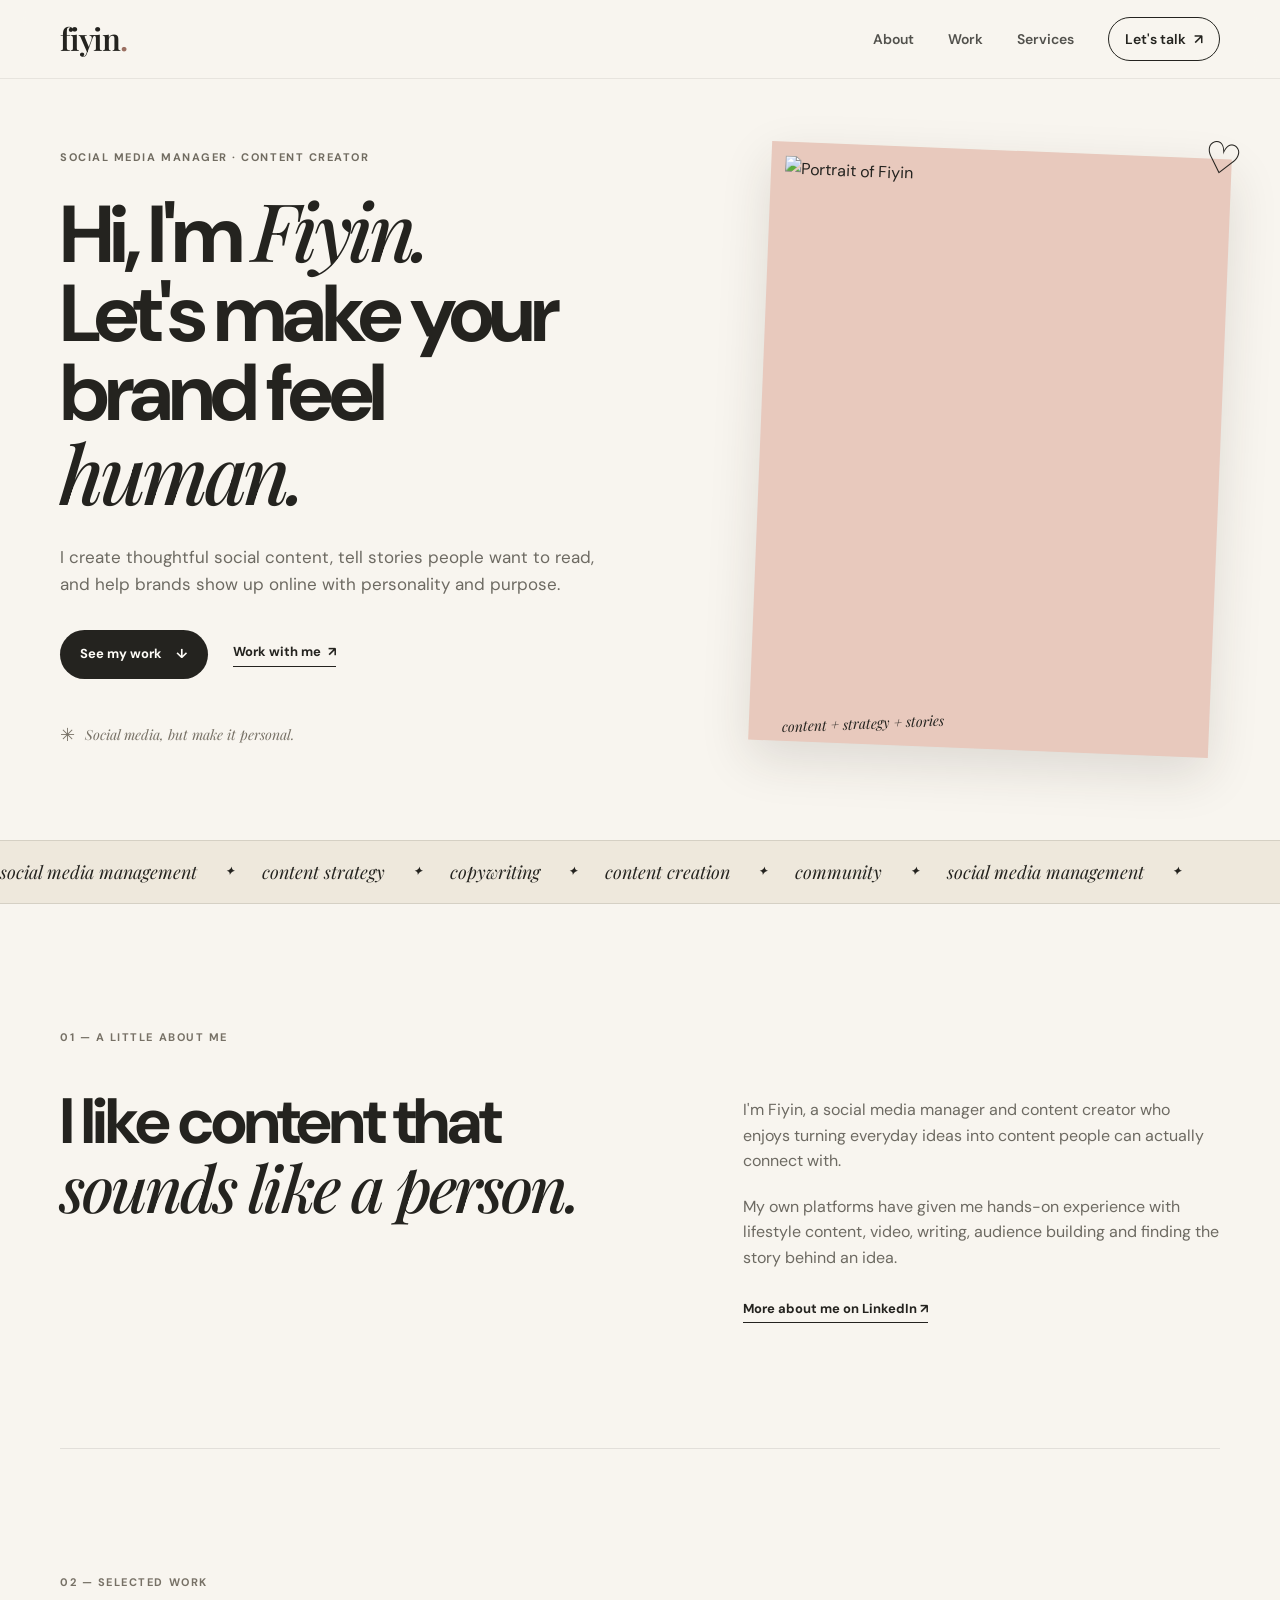
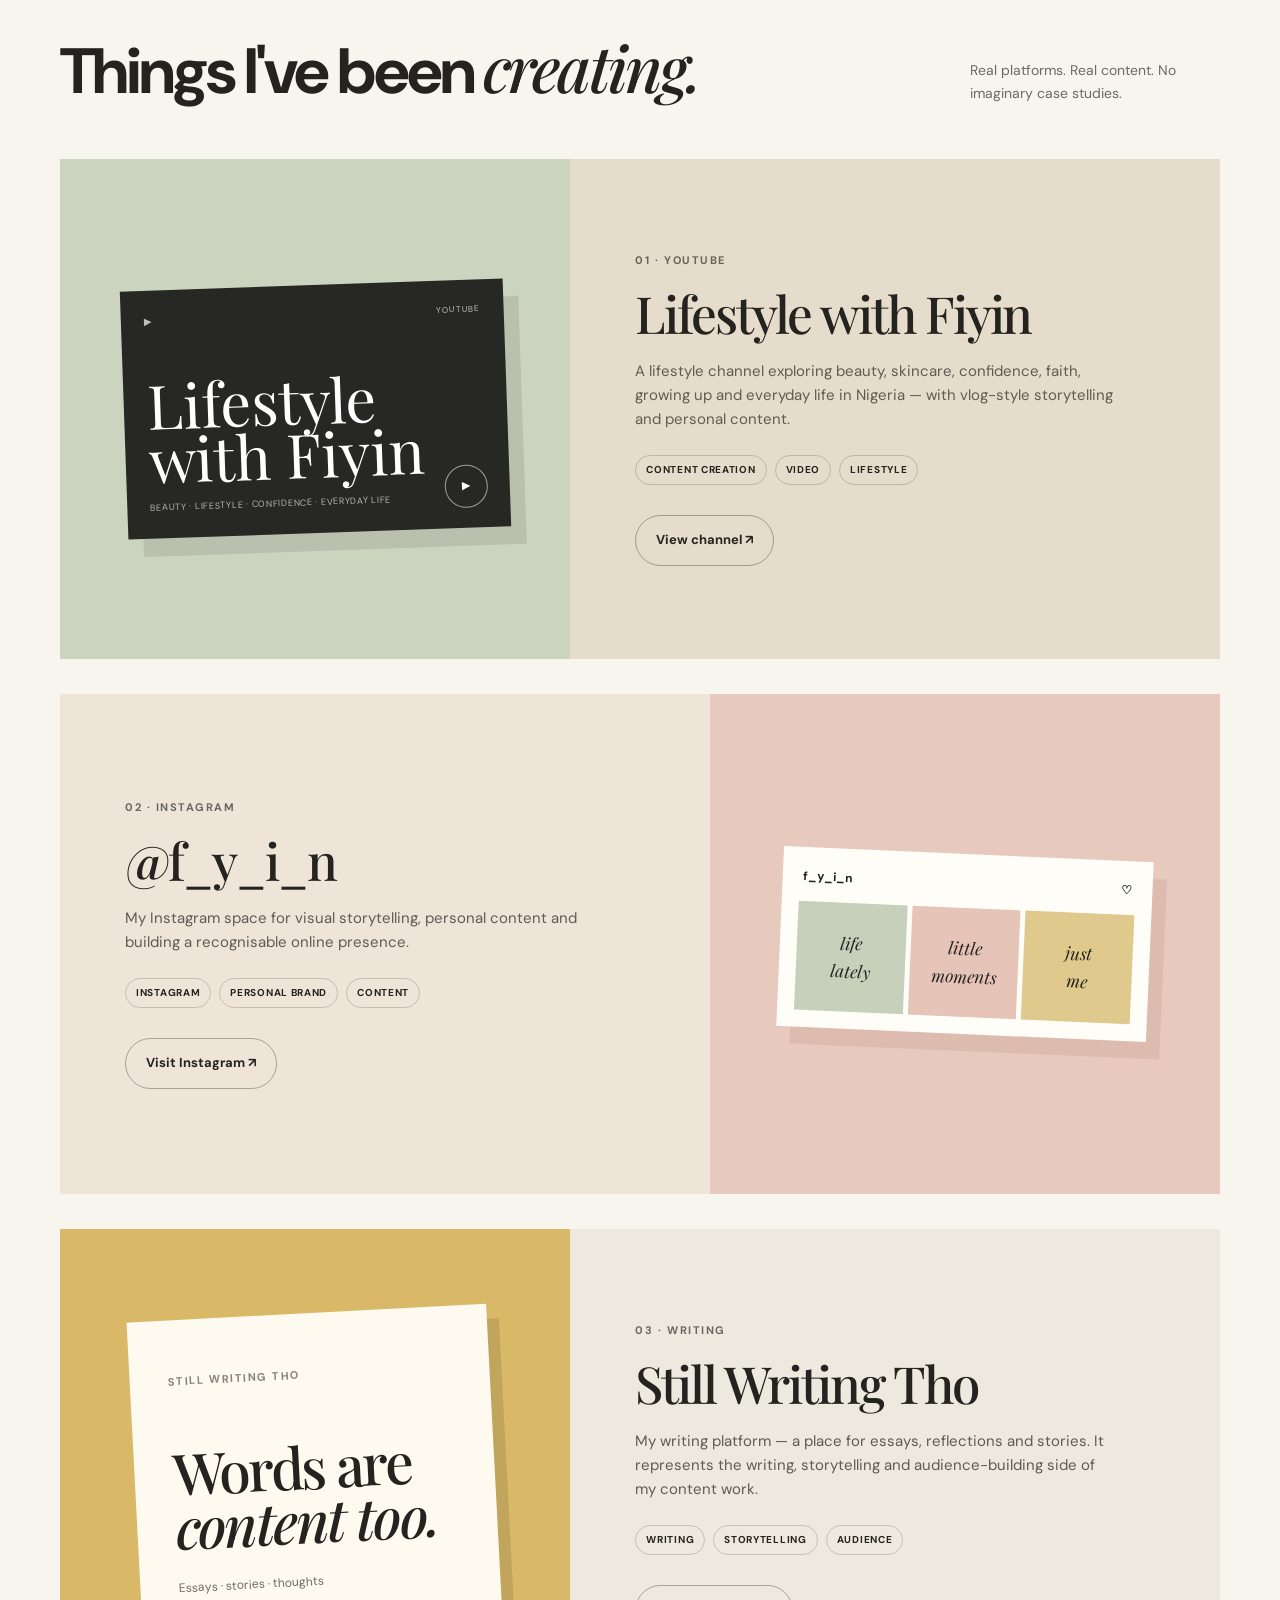
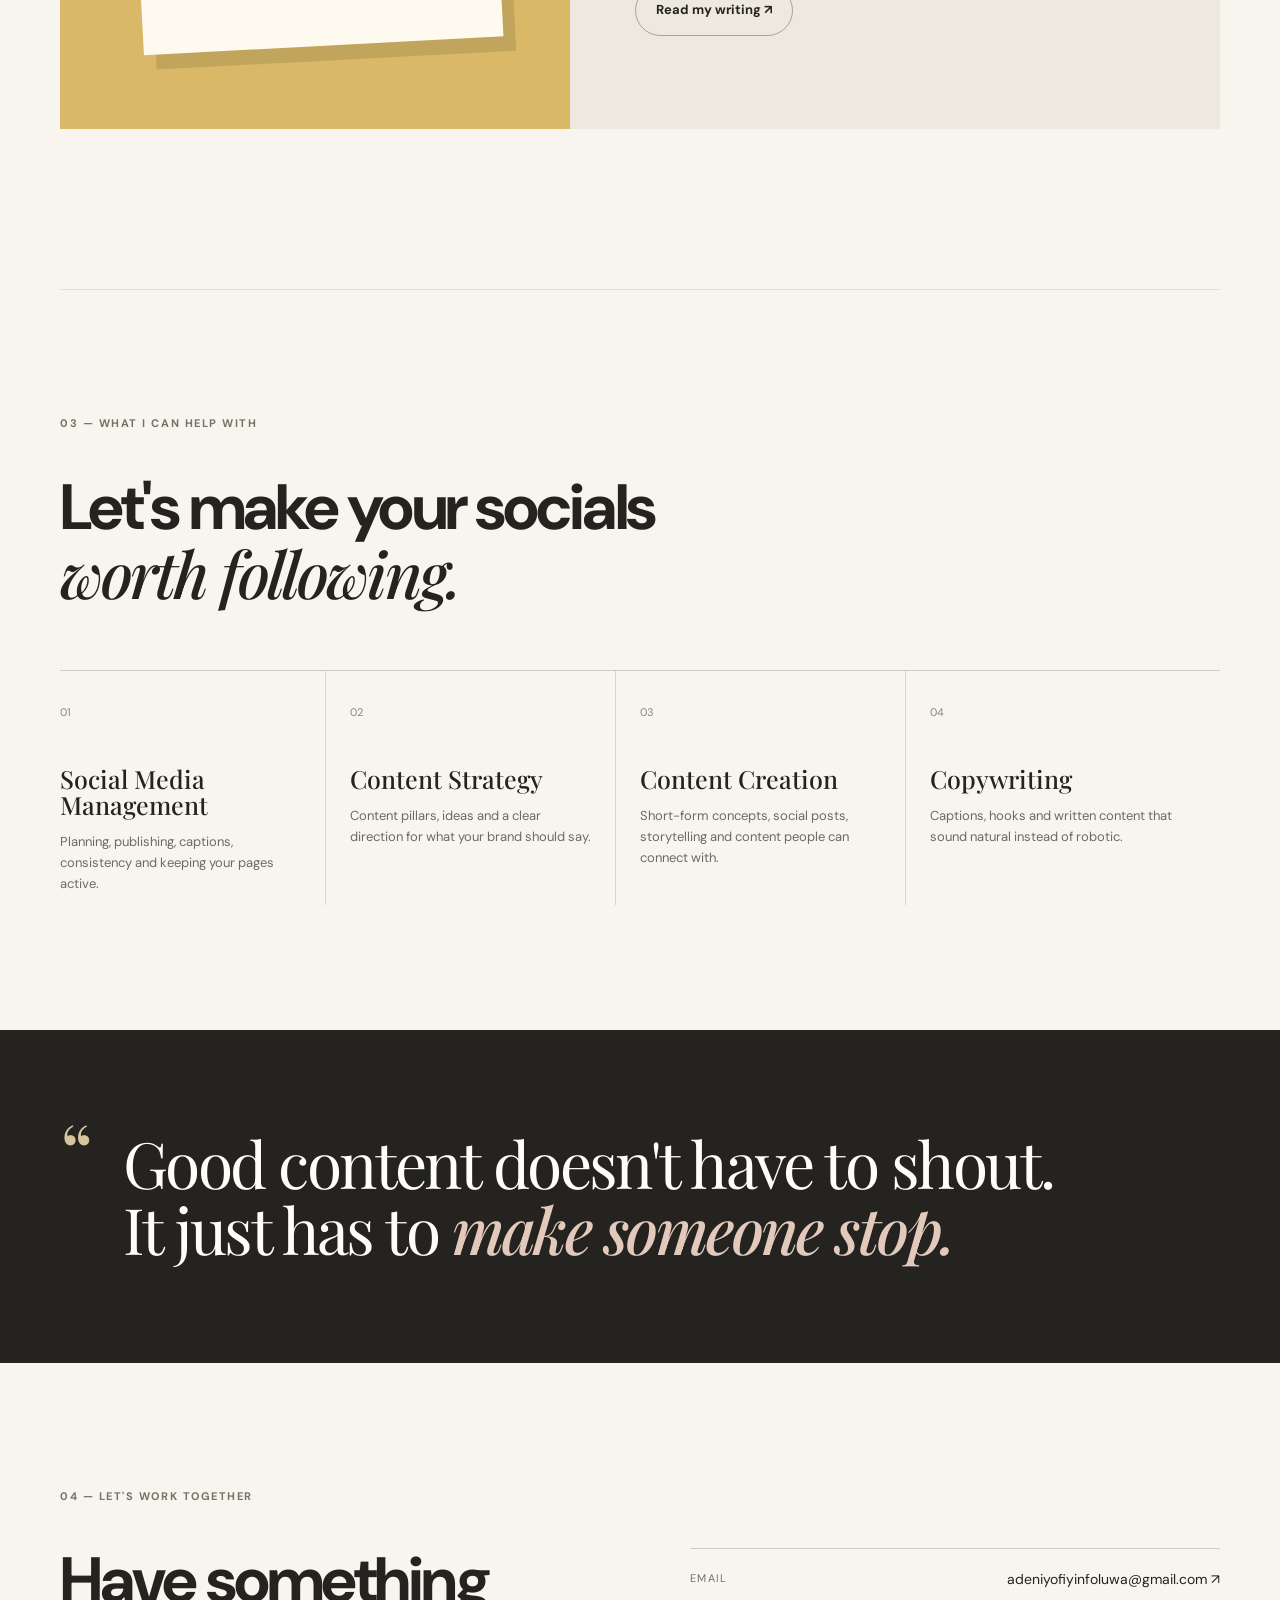
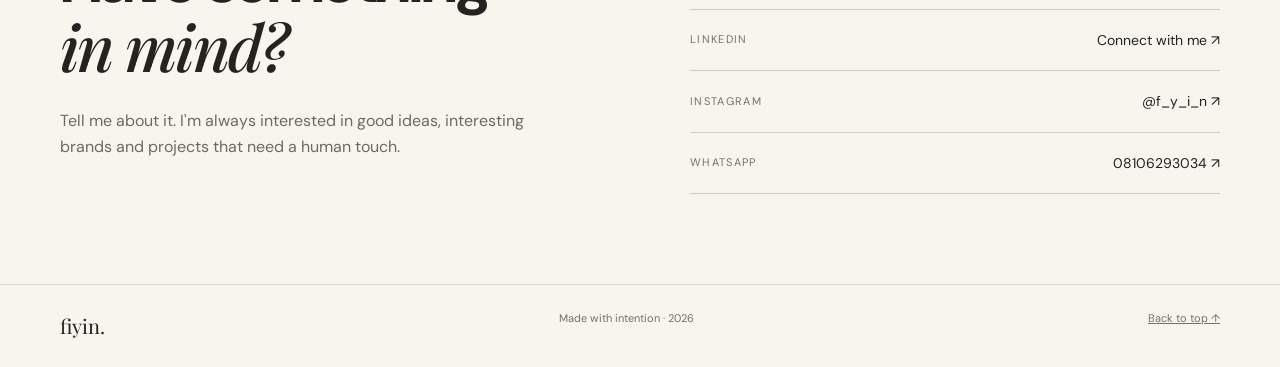
==== index.html @ 08192771 "Add files via upload" ====
<!DOCTYPE html>
<html lang="en">
<head>
  <meta charset="UTF-8">
  <meta name="viewport" content="width=device-width, initial-scale=1.0">
  <meta name="description" content="Portfolio of Fiyin — Social Media Manager, Content Creator and Storyteller.">
  <title>Fiyin — Social Media Manager</title>
  <link rel="preconnect" href="https://fonts.googleapis.com">
  <link rel="preconnect" href="https://fonts.gstatic.com" crossorigin>
  <link href="https://fonts.googleapis.com/css2?family=DM+Sans:wght@400;500;600;700&family=Playfair+Display:ital,wght@0,500;0,600;1,500;1,600&display=swap" rel="stylesheet">
  <link rel="stylesheet" href="style.css">
</head>
<body>
  <header class="nav-wrap">
    <nav class="nav container">
      <a class="brand" href="#home">fiyin<span>.</span></a>
      <button class="menu-toggle" aria-label="Open menu">☰</button>
      <div class="nav-links">
        <a href="#about">About</a>
        <a href="#work">Work</a>
        <a href="#services">Services</a>
        <a href="#contact" class="nav-cta">Let's talk <span>↗</span></a>
      </div>
    </nav>
  </header>

  <main>
    <section id="home" class="hero container">
      <div class="hero-copy">
        <p class="eyebrow">SOCIAL MEDIA MANAGER · CONTENT CREATOR</p>
        <h1>Hi, I'm <em>Fiyin.</em><br>Let's make your<br>brand feel <span>human.</span></h1>
        <p class="hero-text">
          I create thoughtful social content, tell stories people want to read,
          and help brands show up online with personality and purpose.
        </p>
        <div class="hero-actions">
          <a class="button button-dark" href="#work">See my work <span>↓</span></a>
          <a class="text-link" href="#contact">Work with me <span>↗</span></a>
        </div>
        <div class="mini-note">
          <span class="scribble">✳</span>
          Social media, but make it personal.
        </div>
      </div>

      <div class="hero-photo">
        <div class="photo-frame">
          <img src="images/fiyin.jpg" alt="Portrait of Fiyin">
        </div>
        <div class="photo-tag">content + strategy + stories</div>
        <div class="doodle">♡</div>
      </div>
    </section>

    <section class="marquee" aria-label="What I do">
      <div class="marquee-track">
        <span>social media management</span><b>✦</b>
        <span>content strategy</span><b>✦</b>
        <span>copywriting</span><b>✦</b>
        <span>content creation</span><b>✦</b>
        <span>community</span><b>✦</b>
        <span>social media management</span><b>✦</b>
      </div>
    </section>

    <section id="about" class="section container about">
      <div class="section-label">01 — A little about me</div>
      <div class="about-grid">
        <div>
          <h2>I like content that <em>sounds like a person.</em></h2>
        </div>
        <div class="about-copy">
          <p>
            I'm Fiyin, a social media manager and content creator who enjoys
            turning everyday ideas into content people can actually connect with.
          </p>
          <p>
            My own platforms have given me hands-on experience with lifestyle
            content, video, writing, audience building and finding the story
            behind an idea.
          </p>
          <a class="text-link" href="https://www.linkedin.com/in/adeniyo-adegun-5a40aa3a3/" target="_blank" rel="noopener">More about me on LinkedIn ↗</a>
        </div>
      </div>
    </section>

    <section id="work" class="section container work">
      <div class="section-label">02 — Selected work</div>
      <div class="work-heading">
        <h2>Things I've been <em>creating.</em></h2>
        <p>Real platforms. Real content. No imaginary case studies.</p>
      </div>

      <article class="project project-youtube">
        <div class="project-image youtube-card">
          <div class="video-window">
            <div class="video-top"><span>▶</span><small>YOUTUBE</small></div>
            <div class="video-title">Lifestyle<br>with Fiyin</div>
            <div class="video-caption">beauty · lifestyle · confidence · everyday life</div>
            <div class="play">▶</div>
          </div>
        </div>
        <div class="project-info">
          <p class="project-kicker">01 · YOUTUBE</p>
          <h3>Lifestyle with Fiyin</h3>
          <p>
            A lifestyle channel exploring beauty, skincare, confidence, faith,
            growing up and everyday life in Nigeria — with vlog-style storytelling
            and personal content.
          </p>
          <div class="chips">
            <span>Content creation</span><span>Video</span><span>Lifestyle</span>
          </div>
          <a class="button button-light" href="https://www.youtube.com/@Fiyinfiles" target="_blank" rel="noopener">View channel ↗</a>
        </div>
      </article>

      <article class="project project-instagram">
        <div class="project-info">
          <p class="project-kicker">02 · INSTAGRAM</p>
          <h3>@f_y_i_n</h3>
          <p>
            My Instagram space for visual storytelling, personal content and
            building a recognisable online presence.
          </p>
          <div class="chips">
            <span>Instagram</span><span>Personal brand</span><span>Content</span>
          </div>
          <a class="button button-light" href="https://www.instagram.com/f_y_i_n/" target="_blank" rel="noopener">Visit Instagram ↗</a>
        </div>
        <div class="project-image instagram-card">
          <div class="ig-window">
            <div class="ig-top"><span>f_y_i_n</span><span>♡</span></div>
            <div class="ig-grid">
              <div class="ig-tile tile-one">life<br>lately</div>
              <div class="ig-tile tile-two">little<br>moments</div>
              <div class="ig-tile tile-three">just<br>me</div>
            </div>
          </div>
        </div>
      </article>

      <article class="project project-writing">
        <div class="project-image writing-card">
          <div class="paper">
            <span class="paper-small">STILL WRITING THO</span>
            <h4>Words are<br><em>content too.</em></h4>
            <p>Essays · stories · thoughts</p>
          </div>
        </div>
        <div class="project-info">
          <p class="project-kicker">03 · WRITING</p>
          <h3>Still Writing Tho</h3>
          <p>
            My writing platform — a place for essays, reflections and stories.
            It represents the writing, storytelling and audience-building side
            of my content work.
          </p>
          <div class="chips">
            <span>Writing</span><span>Storytelling</span><span>Audience</span>
          </div>
          <a class="button button-light" href="https://stillwritingtho.substack.com" target="_blank" rel="noopener">Read my writing ↗</a>
        </div>
      </article>
    </section>

    <section id="services" class="section container services">
      <div class="section-label">03 — What I can help with</div>
      <h2>Let's make your socials<br><em>worth following.</em></h2>
      <div class="service-grid">
        <div class="service">
          <span>01</span>
          <h3>Social Media Management</h3>
          <p>Planning, publishing, captions, consistency and keeping your pages active.</p>
        </div>
        <div class="service">
          <span>02</span>
          <h3>Content Strategy</h3>
          <p>Content pillars, ideas and a clear direction for what your brand should say.</p>
        </div>
        <div class="service">
          <span>03</span>
          <h3>Content Creation</h3>
          <p>Short-form concepts, social posts, storytelling and content people can connect with.</p>
        </div>
        <div class="service">
          <span>04</span>
          <h3>Copywriting</h3>
          <p>Captions, hooks and written content that sound natural instead of robotic.</p>
        </div>
      </div>
    </section>

    <section class="quote">
      <div class="container quote-inner">
        <span>“</span>
        <blockquote>Good content doesn't have to shout.<br>It just has to <em>make someone stop.</em></blockquote>
      </div>
    </section>

    <section id="contact" class="section container contact">
      <div class="section-label">04 — Let's work together</div>
      <div class="contact-grid">
        <div>
          <h2>Have something<br><em>in mind?</em></h2>
          <p>Tell me about it. I'm always interested in good ideas, interesting brands and projects that need a human touch.</p>
        </div>
        <div class="contact-links">
          <a href="mailto:adeniyofiyinfoluwa@gmail.com">
            <span>Email</span>
            adeniyofiyinfoluwa@gmail.com ↗
          </a>
          <a href="https://www.linkedin.com/in/adeniyo-adegun-5a40aa3a3/" target="_blank" rel="noopener">
            <span>LinkedIn</span>
            Connect with me ↗
          </a>
          <a href="https://www.instagram.com/f_y_i_n/" target="_blank" rel="noopener">
            <span>Instagram</span>
            @f_y_i_n ↗
          </a>
          <a href="https://wa.me/2348106293034" target="_blank" rel="noopener">
            <span>WhatsApp</span>
            08106293034 ↗
          </a>
        </div>
      </div>
    </section>
  </main>

  <footer class="footer">
    <div class="container footer-inner">
      <span>fiyin.</span>
      <span>Made with intention · 2026</span>
      <a href="#home">Back to top ↑</a>
    </div>
  </footer>

  <script src="script.js"></script>
</body>
</html>
---- style.css ----
* {
  box-sizing: border-box;
  margin: 0;
  padding: 0;
}

:root {
  --ink: #24231f;
  --paper: #f8f5ef;
  --cream: #eee8dc;
  --sage: #cbd4bf;
  --rose: #e8c9bd;
  --mustard: #d9b967;
  --white: #fffdf8;
  --muted: #6d6a62;
  --serif: "Playfair Display", Georgia, serif;
  --sans: "DM Sans", Arial, sans-serif;
}

html { scroll-behavior: smooth; }

body {
  background: var(--paper);
  color: var(--ink);
  font-family: var(--sans);
  line-height: 1.6;
  overflow-x: hidden;
}

a { color: inherit; text-decoration: none; }

.container {
  width: min(1160px, calc(100% - 48px));
  margin: 0 auto;
}

.nav-wrap {
  position: sticky;
  top: 0;
  z-index: 50;
  background: rgba(248, 245, 239, .9);
  backdrop-filter: blur(12px);
  border-bottom: 1px solid rgba(36,35,31,.08);
}

.nav {
  min-height: 78px;
  display: flex;
  align-items: center;
  justify-content: space-between;
}

.brand {
  font-family: var(--serif);
  font-size: 31px;
  font-weight: 600;
  letter-spacing: -.04em;
}
.brand span { color: #9b6f61; }

.nav-links {
  display: flex;
  align-items: center;
  gap: 34px;
  font-size: 14px;
  font-weight: 600;
}
.nav-links a { opacity: .78; transition: .2s ease; }
.nav-links a:hover { opacity: 1; }
.nav-cta {
  border: 1px solid var(--ink);
  border-radius: 999px;
  padding: 10px 16px;
  opacity: 1 !important;
}
.nav-cta span { margin-left: 5px; }
.menu-toggle { display: none; border: 0; background: none; font-size: 25px; }

.hero {
  min-height: 710px;
  display: grid;
  grid-template-columns: 1.03fr .97fr;
  gap: 70px;
  align-items: center;
  padding-top: 70px;
  padding-bottom: 90px;
}

.eyebrow, .section-label, .project-kicker, .paper-small {
  letter-spacing: .14em;
  font-size: 11px;
  font-weight: 700;
  text-transform: uppercase;
}

.eyebrow { margin-bottom: 22px; color: #716c61; }

h1 {
  font-size: clamp(50px, 6.3vw, 88px);
  line-height: .98;
  letter-spacing: -.055em;
  max-width: 700px;
}
h1 em, h2 em, blockquote em {
  font-family: var(--serif);
  font-weight: 500;
}
h1 span {
  font-family: var(--serif);
  font-style: italic;
  font-weight: 500;
}

.hero-text {
  margin-top: 27px;
  max-width: 550px;
  font-size: 17px;
  color: var(--muted);
}

.hero-actions {
  display: flex;
  align-items: center;
  gap: 25px;
  margin-top: 32px;
}

.button {
  display: inline-flex;
  align-items: center;
  gap: 14px;
  border-radius: 999px;
  padding: 14px 20px;
  font-size: 13px;
  font-weight: 700;
  transition: transform .2s ease, box-shadow .2s ease;
}
.button:hover { transform: translateY(-2px); box-shadow: 0 10px 24px rgba(36,35,31,.1); }
.button-dark { background: var(--ink); color: var(--white); }
.button-light { border: 1px solid rgba(36,35,31,.35); }

.text-link {
  font-size: 13px;
  font-weight: 700;
  border-bottom: 1px solid var(--ink);
  padding-bottom: 3px;
}
.text-link span { margin-left: 4px; }

.mini-note {
  margin-top: 42px;
  display: inline-flex;
  align-items: center;
  gap: 10px;
  color: #777166;
  font-family: var(--serif);
  font-style: italic;
  font-size: 14px;
}
.scribble { font-family: var(--sans); font-style: normal; font-size: 18px; }

.hero-photo {
  position: relative;
  justify-self: end;
  width: min(460px, 100%);
}
.photo-frame {
  background: var(--rose);
  padding: 14px 14px 45px;
  transform: rotate(2.3deg);
  box-shadow: 0 18px 50px rgba(44,38,29,.13);
}
.photo-frame img {
  width: 100%;
  aspect-ratio: 4 / 5;
  object-fit: cover;
  object-position: center top;
  display: block;
  filter: saturate(.94);
}
.photo-tag {
  position: absolute;
  bottom: 13px;
  left: 22px;
  font-family: var(--serif);
  font-size: 14px;
  font-style: italic;
  transform: rotate(-2.3deg);
}
.doodle {
  position: absolute;
  right: -22px;
  top: -28px;
  font-size: 43px;
  font-family: var(--serif);
  transform: rotate(13deg);
}

.marquee {
  border-top: 1px solid rgba(36,35,31,.12);
  border-bottom: 1px solid rgba(36,35,31,.12);
  overflow: hidden;
  white-space: nowrap;
  background: var(--cream);
}
.marquee-track {
  display: flex;
  gap: 28px;
  align-items: center;
  width: max-content;
  padding: 17px 0;
  animation: slide 22s linear infinite;
  font-family: var(--serif);
  font-size: 18px;
  font-style: italic;
}
.marquee b { font-family: var(--sans); font-size: 11px; }
@keyframes slide {
  from { transform: translateX(0); }
  to { transform: translateX(-35%); }
}

.section { padding-top: 125px; padding-bottom: 125px; }
.section-label { color: #777166; margin-bottom: 42px; }

.about-grid {
  display: grid;
  grid-template-columns: 1.1fr .9fr;
  gap: 100px;
}
.about h2, .work-heading h2, .services h2, .contact h2 {
  font-size: clamp(40px, 5vw, 67px);
  line-height: 1.02;
  letter-spacing: -.045em;
}
.about-copy {
  padding-top: 8px;
  font-size: 16px;
  color: var(--muted);
}
.about-copy p + p { margin-top: 20px; }
.about-copy .text-link { display: inline-block; margin-top: 28px; color: var(--ink); }

.work { border-top: 1px solid rgba(36,35,31,.1); }
.work-heading {
  display: flex;
  justify-content: space-between;
  gap: 40px;
  align-items: end;
  margin-bottom: 55px;
}
.work-heading p { max-width: 250px; color: var(--muted); font-size: 14px; }

.project {
  display: grid;
  grid-template-columns: 1.12fr .88fr;
  min-height: 500px;
  margin-bottom: 35px;
  overflow: hidden;
}
.project:nth-of-type(odd) { grid-template-columns: .88fr 1.12fr; }
.project-info {
  padding: 70px 65px;
  display: flex;
  flex-direction: column;
  justify-content: center;
}
.project-image { min-height: 500px; display: grid; place-items: center; }
.project-kicker { margin-bottom: 18px; opacity: .65; }
.project-info h3 {
  font-family: var(--serif);
  font-size: clamp(37px, 4vw, 58px);
  font-weight: 500;
  line-height: 1;
  letter-spacing: -.04em;
}
.project-info > p:not(.project-kicker) {
  margin-top: 20px;
  max-width: 480px;
  color: #5f5b53;
  font-size: 15px;
}
.project .chips {
  display: flex;
  flex-wrap: wrap;
  gap: 8px;
  margin: 24px 0 30px;
}
.chips span {
  border: 1px solid rgba(36,35,31,.2);
  border-radius: 999px;
  padding: 6px 10px;
  font-size: 10px;
  font-weight: 700;
  text-transform: uppercase;
  letter-spacing: .07em;
}
.project .button { width: fit-content; }

.project-youtube .project-image { background: var(--sage); }
.project-youtube .project-info { background: #e5dccb; }
.project-instagram .project-image { background: var(--rose); }
.project-instagram .project-info { background: #efe4d8; }
.project-writing .project-image { background: var(--mustard); }
.project-writing .project-info { background: #eee9df; }

.video-window {
  width: min(75%, 390px);
  aspect-ratio: 16/10;
  background: #272723;
  color: white;
  position: relative;
  padding: 23px;
  box-shadow: 15px 18px 0 rgba(36,35,31,.11);
  transform: rotate(-2deg);
}
.video-top { display: flex; justify-content: space-between; font-size: 10px; letter-spacing: .12em; opacity: .7; }
.video-title {
  font-family: var(--serif);
  font-size: clamp(38px, 5vw, 61px);
  line-height: .88;
  margin-top: 48px;
}
.video-caption { font-size: 9px; letter-spacing: .08em; text-transform: uppercase; opacity: .65; margin-top: 16px; }
.play {
  position: absolute;
  right: 22px;
  bottom: 20px;
  width: 43px;
  height: 43px;
  border: 1px solid rgba(255,255,255,.55);
  border-radius: 50%;
  display: grid;
  place-items: center;
  font-size: 11px;
}

.ig-window {
  width: min(76%, 370px);
  background: var(--white);
  padding: 17px;
  box-shadow: 14px 17px 0 rgba(155,111,97,.15);
  transform: rotate(2.5deg);
}
.ig-top { display: flex; justify-content: space-between; font-size: 12px; font-weight: 700; padding: 3px 3px 15px; }
.ig-grid { display: grid; grid-template-columns: repeat(3, 1fr); gap: 5px; }
.ig-tile {
  aspect-ratio: 1;
  display: grid;
  place-items: center;
  text-align: center;
  font-family: var(--serif);
  font-style: italic;
  font-size: 17px;
}
.tile-one { background: #c7d0bb; }
.tile-two { background: #e6c4b8; }
.tile-three { background: #dfc98c; }

.paper {
  width: min(72%, 360px);
  background: #fffaf0;
  padding: 47px 38px 55px;
  box-shadow: 12px 15px 0 rgba(74,63,39,.16);
  transform: rotate(-3deg);
}
.paper-small { opacity: .55; }
.paper h4 {
  margin-top: 52px;
  font-family: var(--serif);
  font-weight: 500;
  font-size: clamp(38px, 4.5vw, 57px);
  line-height: .96;
  letter-spacing: -.045em;
}
.paper h4 em { font-style: italic; }
.paper p { margin-top: 25px; font-size: 12px; color: var(--muted); }

.services { border-top: 1px solid rgba(36,35,31,.1); }
.services > h2 { max-width: 800px; margin-bottom: 60px; }
.service-grid {
  display: grid;
  grid-template-columns: repeat(4, 1fr);
  border-top: 1px solid rgba(36,35,31,.2);
}
.service {
  padding: 27px 24px 10px 0;
  min-height: 220px;
  border-right: 1px solid rgba(36,35,31,.15);
  margin-right: 24px;
}
.service:last-child { border-right: 0; }
.service span { font-size: 11px; color: #8a8579; }
.service h3 { margin-top: 42px; font-family: var(--serif); font-size: 25px; font-weight: 500; line-height: 1.05; }
.service p { margin-top: 14px; color: var(--muted); font-size: 13px; }

.quote { background: var(--ink); color: var(--white); padding: 100px 0; }
.quote-inner { display: flex; gap: 30px; align-items: flex-start; }
.quote-inner > span { font-family: var(--serif); font-size: 80px; line-height: .5; color: #d5c4a0; }
blockquote { font-family: var(--serif); font-size: clamp(38px, 5vw, 65px); line-height: 1.04; letter-spacing: -.04em; }
blockquote em { color: #e2c9bc; }

.contact { padding-bottom: 90px; }
.contact-grid {
  display: grid;
  grid-template-columns: 1fr 1fr;
  gap: 100px;
}
.contact h2 { margin-bottom: 25px; }
.contact-grid > div:first-child p { color: var(--muted); max-width: 470px; }
.contact-links { border-top: 1px solid rgba(36,35,31,.2); }
.contact-links a {
  display: flex;
  align-items: center;
  justify-content: space-between;
  gap: 25px;
  padding: 19px 0;
  border-bottom: 1px solid rgba(36,35,31,.2);
  font-size: 14px;
}
.contact-links a span { color: #777166; font-size: 11px; text-transform: uppercase; letter-spacing: .12em; }

.footer {
  border-top: 1px solid rgba(36,35,31,.13);
  padding: 25px 0;
  font-size: 11px;
  color: #777166;
}
.footer-inner { display: flex; justify-content: space-between; gap: 20px; }
.footer-inner > span:first-child { font-family: var(--serif); font-size: 20px; color: var(--ink); }
.footer a { text-decoration: underline; }

@media (max-width: 850px) {
  .container { width: min(100% - 32px, 650px); }
  .nav { min-height: 68px; }
  .nav-links {
    display: none;
    position: absolute;
    top: 68px; left: 16px; right: 16px;
    background: var(--white);
    padding: 20px;
    flex-direction: column;
    align-items: stretch;
    gap: 15px;
    box-shadow: 0 15px 30px rgba(36,35,31,.12);
    border: 1px solid rgba(36,35,31,.1);
  }
  .nav-links.open { display: flex; }
  .menu-toggle { display: block; }
  .nav-cta { text-align: center; }
  .hero {
    grid-template-columns: 1fr;
    gap: 50px;
    min-height: auto;
    padding-top: 60px;
  }
  .hero-photo { justify-self: center; width: min(430px, 92%); }
  .about-grid, .contact-grid { grid-template-columns: 1fr; gap: 45px; }
  .work-heading { display: block; }
  .work-heading p { margin-top: 20px; }
  .project, .project:nth-of-type(odd) { grid-template-columns: 1fr; }
  .project-info { padding: 45px 30px 50px; }
  .project-image { min-height: 360px; }
  .service-grid { grid-template-columns: 1fr 1fr; }
  .service:nth-child(2) { border-right: 0; }
  .service:nth-child(3), .service:nth-child(4) { border-top: 1px solid rgba(36,35,31,.15); }
  .quote { padding: 70px 0; }
}

@media (max-width: 520px) {
  .hero { padding-top: 45px; }
  h1 { font-size: 52px; }
  .hero-text { font-size: 15px; }
  .hero-actions { align-items: flex-start; flex-direction: column; gap: 17px; }
  .section { padding-top: 85px; padding-bottom: 85px; }
  .project-image { min-height: 300px; }
  .video-window, .ig-window, .paper { width: 78%; }
  .service-grid { grid-template-columns: 1fr; }
  .service { border-right: 0 !important; border-bottom: 1px solid rgba(36,35,31,.15); margin-right: 0; }
  .service:last-child { border-bottom: 0; }
  .footer-inner { flex-direction: column; }
  .contact-links a { align-items: flex-start; flex-direction: column; gap: 5px; }
}
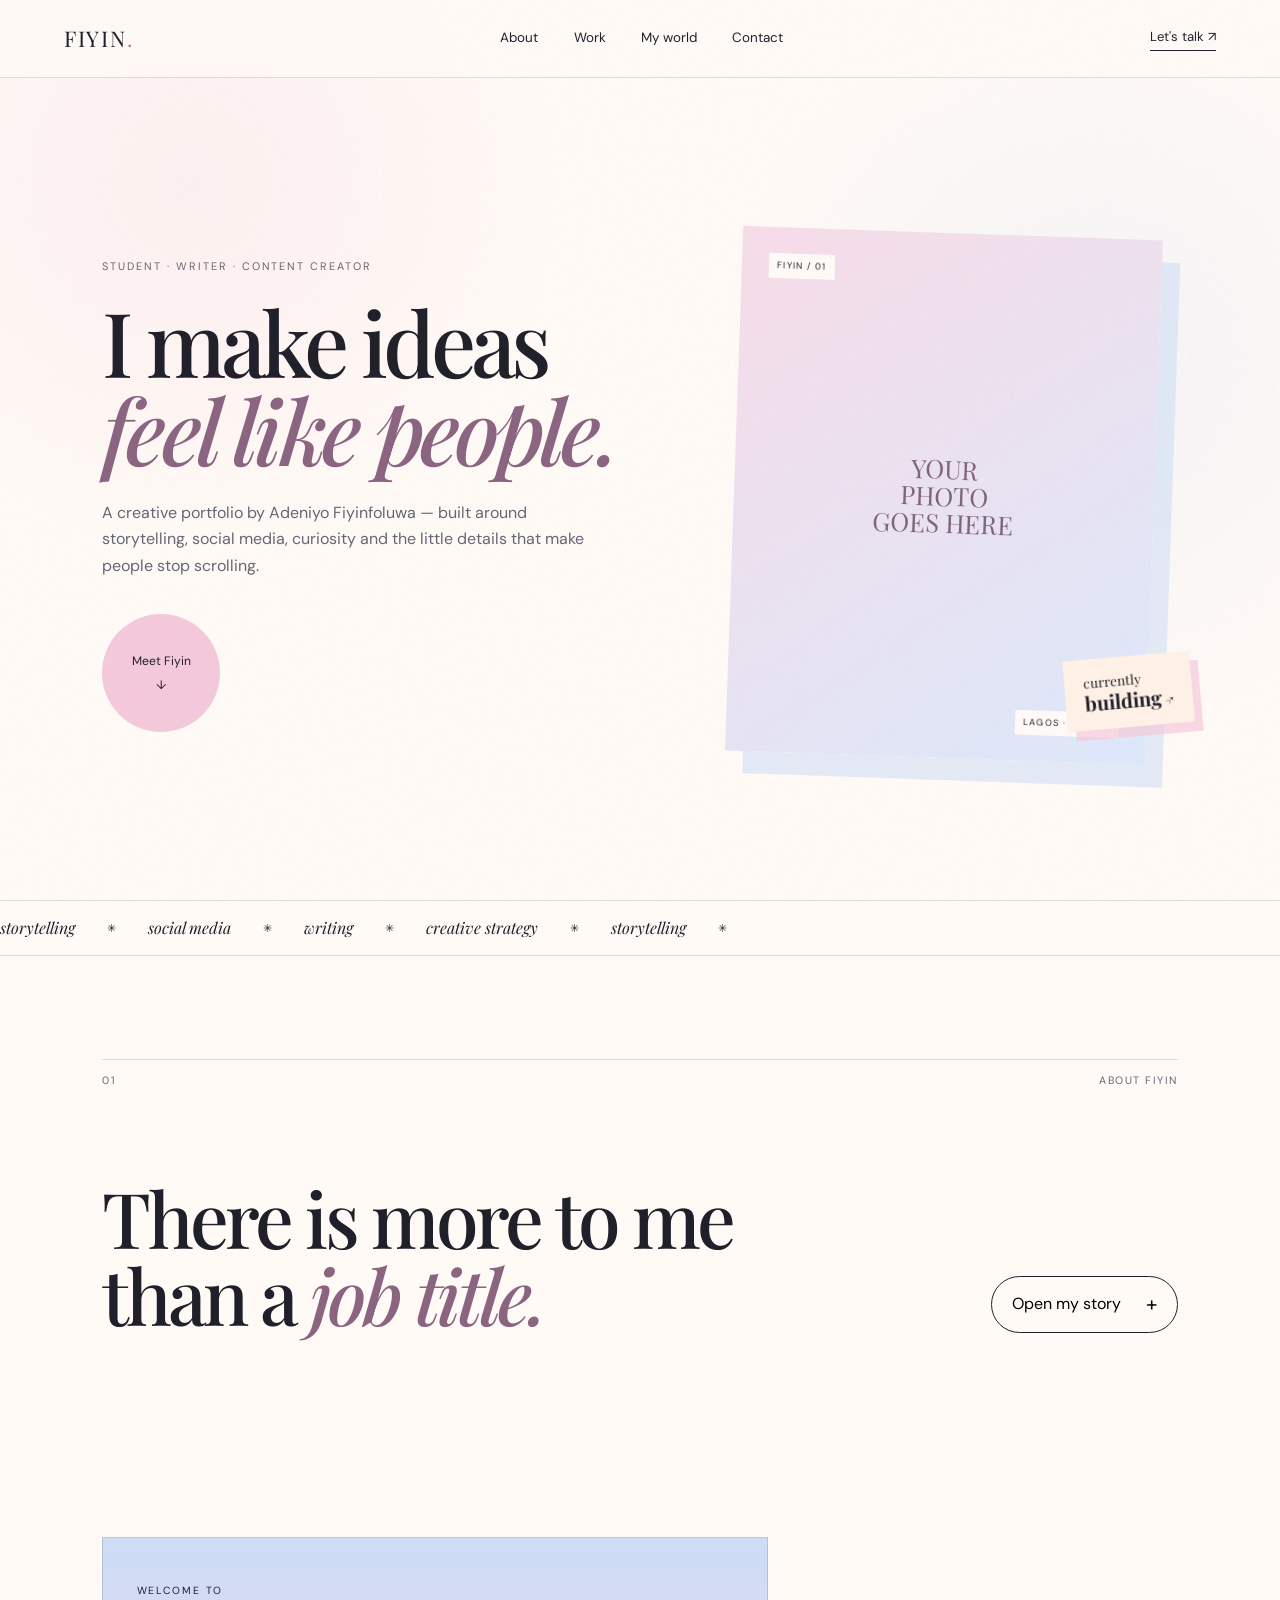
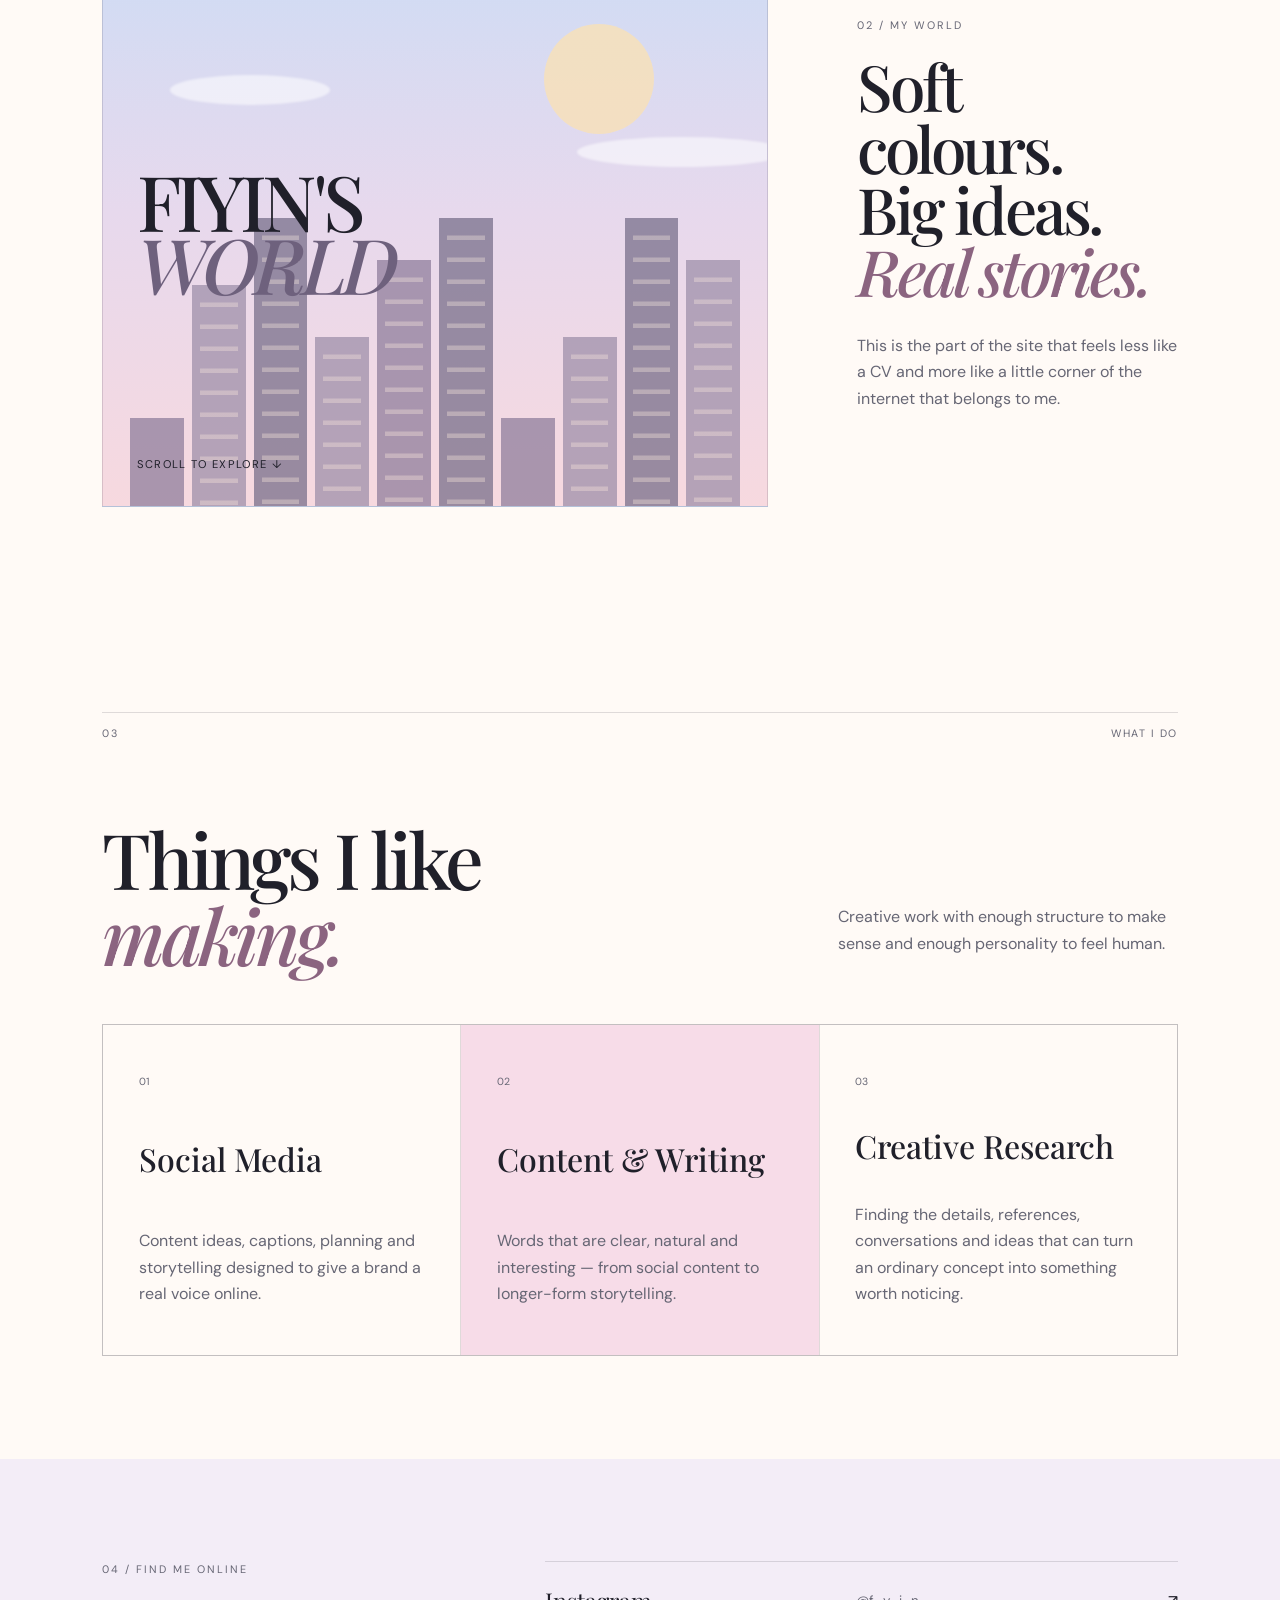
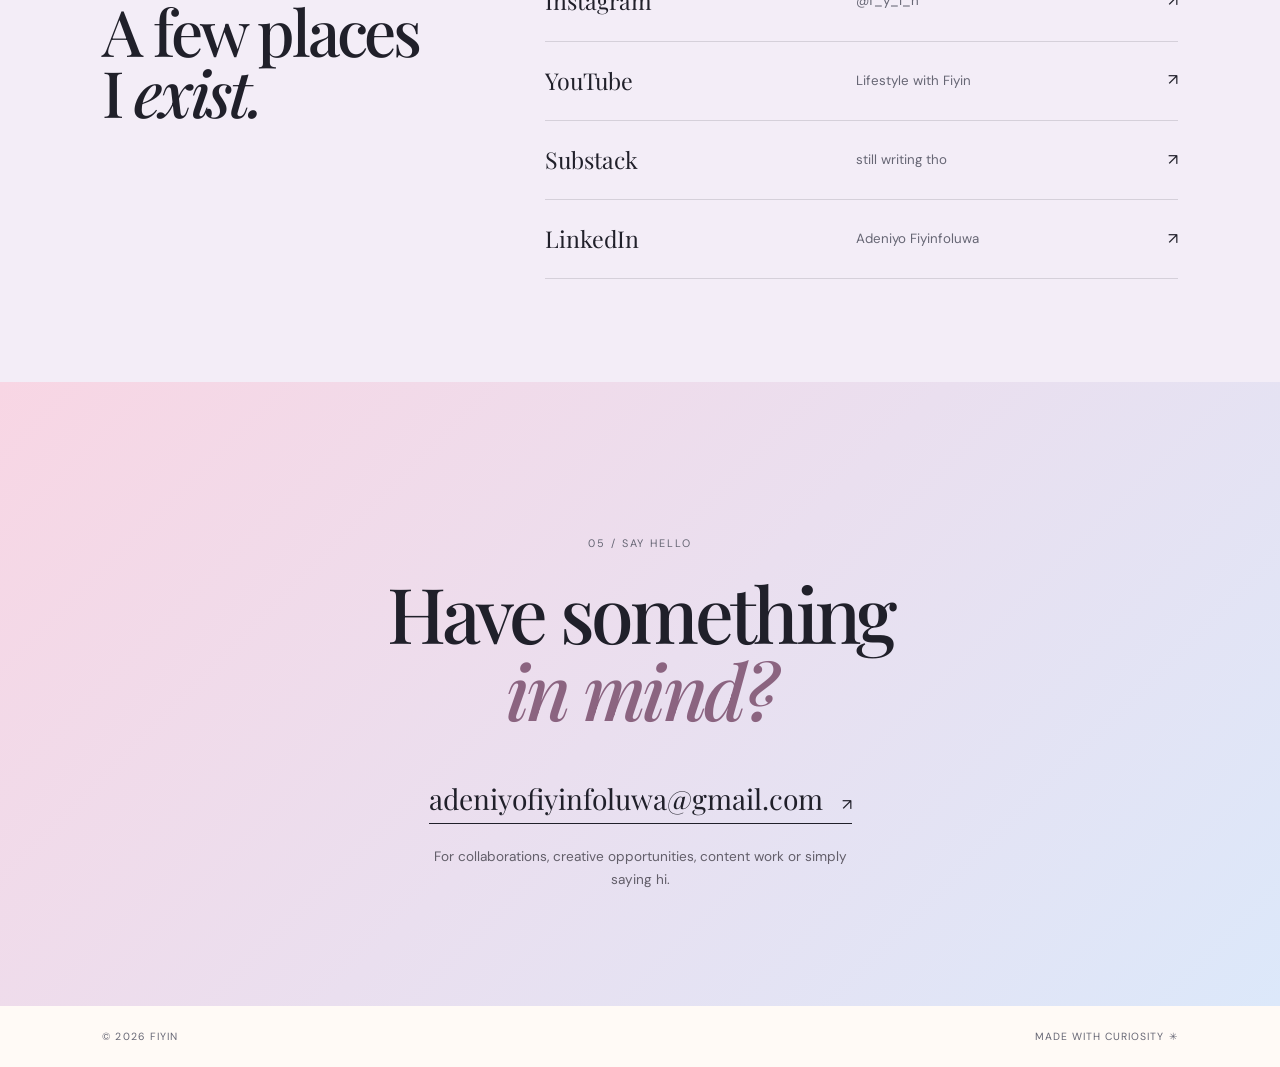
==== commit a13b84bd: "Add files via upload" ====
--- a/index.html
+++ b/index.html
@@ -1,240 +1,120 @@
 <!DOCTYPE html>
 <html lang="en">
 <head>
-  <meta charset="UTF-8">
-  <meta name="viewport" content="width=device-width, initial-scale=1.0">
-  <meta name="description" content="Portfolio of Fiyin — Social Media Manager, Content Creator and Storyteller.">
-  <title>Fiyin — Social Media Manager</title>
-  <link rel="preconnect" href="https://fonts.googleapis.com">
-  <link rel="preconnect" href="https://fonts.gstatic.com" crossorigin>
-  <link href="https://fonts.googleapis.com/css2?family=DM+Sans:wght@400;500;600;700&family=Playfair+Display:ital,wght@0,500;0,600;1,500;1,600&display=swap" rel="stylesheet">
-  <link rel="stylesheet" href="style.css">
+<meta charset="UTF-8">
+<meta name="viewport" content="width=device-width, initial-scale=1.0">
+<meta name="description" content="Adeniyo Fiyinfoluwa — student, writer, content creator and social media creative.">
+<title>Fiyin — Creative Portfolio</title>
+<link rel="preconnect" href="https://fonts.googleapis.com">
+<link rel="preconnect" href="https://fonts.gstatic.com" crossorigin>
+<link href="https://fonts.googleapis.com/css2?family=DM+Sans:wght@400;500;600&family=Playfair+Display:ital,wght@0,500;0,600;1,500&display=swap" rel="stylesheet">
+<link rel="stylesheet" href="style.css">
 </head>
 <body>
-  <header class="nav-wrap">
-    <nav class="nav container">
-      <a class="brand" href="#home">fiyin<span>.</span></a>
-      <button class="menu-toggle" aria-label="Open menu">☰</button>
-      <div class="nav-links">
-        <a href="#about">About</a>
-        <a href="#work">Work</a>
-        <a href="#services">Services</a>
-        <a href="#contact" class="nav-cta">Let's talk <span>↗</span></a>
+<div class="grain"></div>
+
+<header class="site-header">
+  <a class="logo" href="#home">FIYIN<span>.</span></a>
+  <nav><a href="#about">About</a><a href="#work">Work</a><a href="#world">My world</a><a href="#contact">Contact</a></nav>
+  <a class="header-link" href="#contact">Let's talk ↗</a>
+</header>
+
+<main>
+<section class="hero" id="home">
+  <div class="hero-copy">
+    <p class="eyebrow">Student · Writer · Content Creator</p>
+    <h1>I make ideas<br><em>feel like people.</em></h1>
+    <p class="hero-intro">A creative portfolio by Adeniyo Fiyinfoluwa — built around storytelling, social media, curiosity and the little details that make people stop scrolling.</p>
+    <a class="round-link" href="#about"><span>Meet Fiyin</span><span>↓</span></a>
+  </div>
+  <div class="hero-visual">
+    <div class="image-frame">
+      <div class="frame-label top">FIYIN / 01</div>
+      <img src="assets/portrait-1.jpg" alt="Portrait of Fiyin" onerror="this.style.display='none'; this.parentElement.classList.add('missing-image')">
+      <div class="missing-message">YOUR<br>PHOTO<br>GOES HERE</div>
+      <div class="frame-label bottom">LAGOS · NIGERIA</div>
+    </div>
+    <div class="floating-note">currently<br><strong>building</strong> ↗</div>
+  </div>
+</section>
+
+<div class="ticker"><span>storytelling</span><i>✳</i><span>social media</span><i>✳</i><span>writing</span><i>✳</i><span>creative strategy</span><i>✳</i><span>storytelling</span><i>✳</i></div>
+
+<section class="about-section" id="about">
+  <div class="section-kicker"><span>01</span><span>ABOUT FIYIN</span></div>
+  <div class="about-intro">
+    <h2>There is more to me<br>than a <em>job title.</em></h2>
+    <button class="story-trigger" id="storyTrigger" aria-expanded="false"><span>Open my story</span><span class="trigger-icon">+</span></button>
+  </div>
+
+  <div class="story-panel" id="storyPanel">
+    <div class="story-image">
+      <div class="image-frame portrait-frame">
+        <div class="frame-label top">FIYIN / 02</div>
+        <img src="assets/portrait-2.jpg" alt="Another portrait of Fiyin" onerror="this.style.display='none'; this.parentElement.classList.add('missing-image')">
+        <div class="missing-message">YOUR<br>SECOND<br>PHOTO</div>
+        <div class="frame-label bottom">A LITTLE MORE OF ME</div>
       </div>
-    </nav>
-  </header>
+    </div>
+    <article class="story-copy">
+      <p class="story-lead">Hi, I'm Fiyin — a student, writer, content creator and someone who is genuinely interested in how ideas become things people can see, understand and remember.</p>
+      <p>I'm currently studying History Education at Lagos State University. Being a student is a big part of my story, but it isn't the whole story. I'm learning in the classroom while also learning by doing: writing, creating content, exploring social media, building projects and figuring out what kind of creative professional I want to become.</p>
+      <p>I love stories. I love the way a good sentence can make someone pause, the way a simple idea can become a piece of content, and the way a brand can feel more human when it knows how to communicate like an actual person. That curiosity is what pulled me toward writing, content creation and social media.</p>
+      <p>My work sits somewhere between creativity and strategy. I enjoy thinking about what people will notice, what will make them care, what makes a message easy to understand and what makes someone want to come back. I'm especially interested in social content that doesn't feel forced — content with a voice, a point of view and a reason to exist.</p>
+      <p>I've also spent time building my own creative presence online, from writing and publishing to experimenting with video and social platforms. Those experiments have taught me something important: you don't need to have everything figured out before you start. You need to start, pay attention, learn, improve and keep going.</p>
+      <p>So, yes, I'm a student. I'm still learning. I'm still growing. But I'm also already making things, trying things, asking questions and putting my ideas into the world.</p>
+      <p class="story-end">This website is a little snapshot of that journey — <em>what I've done, what I'm learning, and where I'm going next.</em></p>
+      <div class="mini-facts">
+        <div><span>01</span><strong>Student</strong><small>History Education</small></div>
+        <div><span>02</span><strong>Creative</strong><small>Writing & content</small></div>
+        <div><span>03</span><strong>Curious</strong><small>Always learning</small></div>
+      </div>
+    </article>
+  </div>
+</section>
 
-  <main>
-    <section id="home" class="hero container">
-      <div class="hero-copy">
-        <p class="eyebrow">SOCIAL MEDIA MANAGER · CONTENT CREATOR</p>
-        <h1>Hi, I'm <em>Fiyin.</em><br>Let's make your<br>brand feel <span>human.</span></h1>
-        <p class="hero-text">
-          I create thoughtful social content, tell stories people want to read,
-          and help brands show up online with personality and purpose.
-        </p>
-        <div class="hero-actions">
-          <a class="button button-dark" href="#work">See my work <span>↓</span></a>
-          <a class="text-link" href="#contact">Work with me <span>↗</span></a>
-        </div>
-        <div class="mini-note">
-          <span class="scribble">✳</span>
-          Social media, but make it personal.
-        </div>
-      </div>
+<section class="world-section" id="world">
+  <div class="city-card">
+    <div class="city-sky"><span class="sun"></span><span class="cloud c1"></span><span class="cloud c2"></span></div>
+    <div class="city-buildings"><i></i><i></i><i></i><i></i><i></i><i></i><i></i><i></i><i></i><i></i></div>
+    <div class="city-overlay"><p>WELCOME TO</p><h2>FIYIN'S<br><em>WORLD</em></h2><span>scroll to explore ↓</span></div>
+  </div>
+  <div class="world-copy">
+    <p class="eyebrow">02 / MY WORLD</p>
+    <h2>Soft colours.<br>Big ideas.<br><em>Real stories.</em></h2>
+    <p>This is the part of the site that feels less like a CV and more like a little corner of the internet that belongs to me.</p>
+  </div>
+</section>
 
-      <div class="hero-photo">
-        <div class="photo-frame">
-          <img src="images/fiyin.jpg" alt="Portrait of Fiyin">
-        </div>
-        <div class="photo-tag">content + strategy + stories</div>
-        <div class="doodle">♡</div>
-      </div>
-    </section>
+<section class="work-section" id="work">
+  <div class="section-kicker"><span>03</span><span>WHAT I DO</span></div>
+  <div class="work-heading"><h2>Things I like<br><em>making.</em></h2><p>Creative work with enough structure to make sense and enough personality to feel human.</p></div>
+  <div class="work-grid">
+    <article class="work-card"><span>01</span><h3>Social Media</h3><p>Content ideas, captions, planning and storytelling designed to give a brand a real voice online.</p></article>
+    <article class="work-card featured"><span>02</span><h3>Content & Writing</h3><p>Words that are clear, natural and interesting — from social content to longer-form storytelling.</p></article>
+    <article class="work-card"><span>03</span><h3>Creative Research</h3><p>Finding the details, references, conversations and ideas that can turn an ordinary concept into something worth noticing.</p></article>
+  </div>
+</section>
 
-    <section class="marquee" aria-label="What I do">
-      <div class="marquee-track">
-        <span>social media management</span><b>✦</b>
-        <span>content strategy</span><b>✦</b>
-        <span>copywriting</span><b>✦</b>
-        <span>content creation</span><b>✦</b>
-        <span>community</span><b>✦</b>
-        <span>social media management</span><b>✦</b>
-      </div>
-    </section>
+<section class="platforms">
+  <div class="platform-intro"><p class="eyebrow">04 / FIND ME ONLINE</p><h2>A few places<br>I <em>exist.</em></h2></div>
+  <div class="platform-list">
+    <a href="https://www.instagram.com/f_y_i_n" target="_blank" rel="noopener"><span>Instagram</span><small>@f_y_i_n</small><b>↗</b></a>
+    <a href="https://www.youtube.com/@Fiyinfiles" target="_blank" rel="noopener"><span>YouTube</span><small>Lifestyle with Fiyin</small><b>↗</b></a>
+    <a href="https://stillwritingtho.substack.com" target="_blank" rel="noopener"><span>Substack</span><small>still writing tho</small><b>↗</b></a>
+    <a href="https://www.linkedin.com/in/adeniyo-adegun-5a40aa3a3" target="_blank" rel="noopener"><span>LinkedIn</span><small>Adeniyo Fiyinfoluwa</small><b>↗</b></a>
+  </div>
+</section>
 
-    <section id="about" class="section container about">
-      <div class="section-label">01 — A little about me</div>
-      <div class="about-grid">
-        <div>
-          <h2>I like content that <em>sounds like a person.</em></h2>
-        </div>
-        <div class="about-copy">
-          <p>
-            I'm Fiyin, a social media manager and content creator who enjoys
-            turning everyday ideas into content people can actually connect with.
-          </p>
-          <p>
-            My own platforms have given me hands-on experience with lifestyle
-            content, video, writing, audience building and finding the story
-            behind an idea.
-          </p>
-          <a class="text-link" href="https://www.linkedin.com/in/adeniyo-adegun-5a40aa3a3/" target="_blank" rel="noopener">More about me on LinkedIn ↗</a>
-        </div>
-      </div>
-    </section>
+<section class="contact" id="contact">
+  <p class="eyebrow">05 / SAY HELLO</p>
+  <h2>Have something<br><em>in mind?</em></h2>
+  <a class="email-link" href="mailto:adeniyofiyinfoluwa@gmail.com">adeniyofiyinfoluwa@gmail.com <span>↗</span></a>
+  <p class="contact-note">For collaborations, creative opportunities, content work or simply saying hi.</p>
+</section>
+</main>
 
-    <section id="work" class="section container work">
-      <div class="section-label">02 — Selected work</div>
-      <div class="work-heading">
-        <h2>Things I've been <em>creating.</em></h2>
-        <p>Real platforms. Real content. No imaginary case studies.</p>
-      </div>
-
-      <article class="project project-youtube">
-        <div class="project-image youtube-card">
-          <div class="video-window">
-            <div class="video-top"><span>▶</span><small>YOUTUBE</small></div>
-            <div class="video-title">Lifestyle<br>with Fiyin</div>
-            <div class="video-caption">beauty · lifestyle · confidence · everyday life</div>
-            <div class="play">▶</div>
-          </div>
-        </div>
-        <div class="project-info">
-          <p class="project-kicker">01 · YOUTUBE</p>
-          <h3>Lifestyle with Fiyin</h3>
-          <p>
-            A lifestyle channel exploring beauty, skincare, confidence, faith,
-            growing up and everyday life in Nigeria — with vlog-style storytelling
-            and personal content.
-          </p>
-          <div class="chips">
-            <span>Content creation</span><span>Video</span><span>Lifestyle</span>
-          </div>
-          <a class="button button-light" href="https://www.youtube.com/@Fiyinfiles" target="_blank" rel="noopener">View channel ↗</a>
-        </div>
-      </article>
-
-      <article class="project project-instagram">
-        <div class="project-info">
-          <p class="project-kicker">02 · INSTAGRAM</p>
-          <h3>@f_y_i_n</h3>
-          <p>
-            My Instagram space for visual storytelling, personal content and
-            building a recognisable online presence.
-          </p>
-          <div class="chips">
-            <span>Instagram</span><span>Personal brand</span><span>Content</span>
-          </div>
-          <a class="button button-light" href="https://www.instagram.com/f_y_i_n/" target="_blank" rel="noopener">Visit Instagram ↗</a>
-        </div>
-        <div class="project-image instagram-card">
-          <div class="ig-window">
-            <div class="ig-top"><span>f_y_i_n</span><span>♡</span></div>
-            <div class="ig-grid">
-              <div class="ig-tile tile-one">life<br>lately</div>
-              <div class="ig-tile tile-two">little<br>moments</div>
-              <div class="ig-tile tile-three">just<br>me</div>
-            </div>
-          </div>
-        </div>
-      </article>
-
-      <article class="project project-writing">
-        <div class="project-image writing-card">
-          <div class="paper">
-            <span class="paper-small">STILL WRITING THO</span>
-            <h4>Words are<br><em>content too.</em></h4>
-            <p>Essays · stories · thoughts</p>
-          </div>
-        </div>
-        <div class="project-info">
-          <p class="project-kicker">03 · WRITING</p>
-          <h3>Still Writing Tho</h3>
-          <p>
-            My writing platform — a place for essays, reflections and stories.
-            It represents the writing, storytelling and audience-building side
-            of my content work.
-          </p>
-          <div class="chips">
-            <span>Writing</span><span>Storytelling</span><span>Audience</span>
-          </div>
-          <a class="button button-light" href="https://stillwritingtho.substack.com" target="_blank" rel="noopener">Read my writing ↗</a>
-        </div>
-      </article>
-    </section>
-
-    <section id="services" class="section container services">
-      <div class="section-label">03 — What I can help with</div>
-      <h2>Let's make your socials<br><em>worth following.</em></h2>
-      <div class="service-grid">
-        <div class="service">
-          <span>01</span>
-          <h3>Social Media Management</h3>
-          <p>Planning, publishing, captions, consistency and keeping your pages active.</p>
-        </div>
-        <div class="service">
-          <span>02</span>
-          <h3>Content Strategy</h3>
-          <p>Content pillars, ideas and a clear direction for what your brand should say.</p>
-        </div>
-        <div class="service">
-          <span>03</span>
-          <h3>Content Creation</h3>
-          <p>Short-form concepts, social posts, storytelling and content people can connect with.</p>
-        </div>
-        <div class="service">
-          <span>04</span>
-          <h3>Copywriting</h3>
-          <p>Captions, hooks and written content that sound natural instead of robotic.</p>
-        </div>
-      </div>
-    </section>
-
-    <section class="quote">
-      <div class="container quote-inner">
-        <span>“</span>
-        <blockquote>Good content doesn't have to shout.<br>It just has to <em>make someone stop.</em></blockquote>
-      </div>
-    </section>
-
-    <section id="contact" class="section container contact">
-      <div class="section-label">04 — Let's work together</div>
-      <div class="contact-grid">
-        <div>
-          <h2>Have something<br><em>in mind?</em></h2>
-          <p>Tell me about it. I'm always interested in good ideas, interesting brands and projects that need a human touch.</p>
-        </div>
-        <div class="contact-links">
-          <a href="mailto:adeniyofiyinfoluwa@gmail.com">
-            <span>Email</span>
-            adeniyofiyinfoluwa@gmail.com ↗
-          </a>
-          <a href="https://www.linkedin.com/in/adeniyo-adegun-5a40aa3a3/" target="_blank" rel="noopener">
-            <span>LinkedIn</span>
-            Connect with me ↗
-          </a>
-          <a href="https://www.instagram.com/f_y_i_n/" target="_blank" rel="noopener">
-            <span>Instagram</span>
-            @f_y_i_n ↗
-          </a>
-          <a href="https://wa.me/2348106293034" target="_blank" rel="noopener">
-            <span>WhatsApp</span>
-            08106293034 ↗
-          </a>
-        </div>
-      </div>
-    </section>
-  </main>
-
-  <footer class="footer">
-    <div class="container footer-inner">
-      <span>fiyin.</span>
-      <span>Made with intention · 2026</span>
-      <a href="#home">Back to top ↑</a>
-    </div>
-  </footer>
-
-  <script src="script.js"></script>
+<footer><span>© 2026 FIYIN</span><span>made with curiosity ✳</span></footer>
+<script src="script.js"></script>
 </body>
-</html>
+</html>
--- a/style.css
+++ b/style.css
@@ -1,483 +1,3 @@
-* {
-  box-sizing: border-box;
-  margin: 0;
-  padding: 0;
-}
-
-:root {
-  --ink: #24231f;
-  --paper: #f8f5ef;
-  --cream: #eee8dc;
-  --sage: #cbd4bf;
-  --rose: #e8c9bd;
-  --mustard: #d9b967;
-  --white: #fffdf8;
-  --muted: #6d6a62;
-  --serif: "Playfair Display", Georgia, serif;
-  --sans: "DM Sans", Arial, sans-serif;
-}
-
-html { scroll-behavior: smooth; }
-
-body {
-  background: var(--paper);
-  color: var(--ink);
-  font-family: var(--sans);
-  line-height: 1.6;
-  overflow-x: hidden;
-}
-
-a { color: inherit; text-decoration: none; }
-
-.container {
-  width: min(1160px, calc(100% - 48px));
-  margin: 0 auto;
-}
-
-.nav-wrap {
-  position: sticky;
-  top: 0;
-  z-index: 50;
-  background: rgba(248, 245, 239, .9);
-  backdrop-filter: blur(12px);
-  border-bottom: 1px solid rgba(36,35,31,.08);
-}
-
-.nav {
-  min-height: 78px;
-  display: flex;
-  align-items: center;
-  justify-content: space-between;
-}
-
-.brand {
-  font-family: var(--serif);
-  font-size: 31px;
-  font-weight: 600;
-  letter-spacing: -.04em;
-}
-.brand span { color: #9b6f61; }
-
-.nav-links {
-  display: flex;
-  align-items: center;
-  gap: 34px;
-  font-size: 14px;
-  font-weight: 600;
-}
-.nav-links a { opacity: .78; transition: .2s ease; }
-.nav-links a:hover { opacity: 1; }
-.nav-cta {
-  border: 1px solid var(--ink);
-  border-radius: 999px;
-  padding: 10px 16px;
-  opacity: 1 !important;
-}
-.nav-cta span { margin-left: 5px; }
-.menu-toggle { display: none; border: 0; background: none; font-size: 25px; }
-
-.hero {
-  min-height: 710px;
-  display: grid;
-  grid-template-columns: 1.03fr .97fr;
-  gap: 70px;
-  align-items: center;
-  padding-top: 70px;
-  padding-bottom: 90px;
-}
-
-.eyebrow, .section-label, .project-kicker, .paper-small {
-  letter-spacing: .14em;
-  font-size: 11px;
-  font-weight: 700;
-  text-transform: uppercase;
-}
-
-.eyebrow { margin-bottom: 22px; color: #716c61; }
-
-h1 {
-  font-size: clamp(50px, 6.3vw, 88px);
-  line-height: .98;
-  letter-spacing: -.055em;
-  max-width: 700px;
-}
-h1 em, h2 em, blockquote em {
-  font-family: var(--serif);
-  font-weight: 500;
-}
-h1 span {
-  font-family: var(--serif);
-  font-style: italic;
-  font-weight: 500;
-}
-
-.hero-text {
-  margin-top: 27px;
-  max-width: 550px;
-  font-size: 17px;
-  color: var(--muted);
-}
-
-.hero-actions {
-  display: flex;
-  align-items: center;
-  gap: 25px;
-  margin-top: 32px;
-}
-
-.button {
-  display: inline-flex;
-  align-items: center;
-  gap: 14px;
-  border-radius: 999px;
-  padding: 14px 20px;
-  font-size: 13px;
-  font-weight: 700;
-  transition: transform .2s ease, box-shadow .2s ease;
-}
-.button:hover { transform: translateY(-2px); box-shadow: 0 10px 24px rgba(36,35,31,.1); }
-.button-dark { background: var(--ink); color: var(--white); }
-.button-light { border: 1px solid rgba(36,35,31,.35); }
-
-.text-link {
-  font-size: 13px;
-  font-weight: 700;
-  border-bottom: 1px solid var(--ink);
-  padding-bottom: 3px;
-}
-.text-link span { margin-left: 4px; }
-
-.mini-note {
-  margin-top: 42px;
-  display: inline-flex;
-  align-items: center;
-  gap: 10px;
-  color: #777166;
-  font-family: var(--serif);
-  font-style: italic;
-  font-size: 14px;
-}
-.scribble { font-family: var(--sans); font-style: normal; font-size: 18px; }
-
-.hero-photo {
-  position: relative;
-  justify-self: end;
-  width: min(460px, 100%);
-}
-.photo-frame {
-  background: var(--rose);
-  padding: 14px 14px 45px;
-  transform: rotate(2.3deg);
-  box-shadow: 0 18px 50px rgba(44,38,29,.13);
-}
-.photo-frame img {
-  width: 100%;
-  aspect-ratio: 4 / 5;
-  object-fit: cover;
-  object-position: center top;
-  display: block;
-  filter: saturate(.94);
-}
-.photo-tag {
-  position: absolute;
-  bottom: 13px;
-  left: 22px;
-  font-family: var(--serif);
-  font-size: 14px;
-  font-style: italic;
-  transform: rotate(-2.3deg);
-}
-.doodle {
-  position: absolute;
-  right: -22px;
-  top: -28px;
-  font-size: 43px;
-  font-family: var(--serif);
-  transform: rotate(13deg);
-}
-
-.marquee {
-  border-top: 1px solid rgba(36,35,31,.12);
-  border-bottom: 1px solid rgba(36,35,31,.12);
-  overflow: hidden;
-  white-space: nowrap;
-  background: var(--cream);
-}
-.marquee-track {
-  display: flex;
-  gap: 28px;
-  align-items: center;
-  width: max-content;
-  padding: 17px 0;
-  animation: slide 22s linear infinite;
-  font-family: var(--serif);
-  font-size: 18px;
-  font-style: italic;
-}
-.marquee b { font-family: var(--sans); font-size: 11px; }
-@keyframes slide {
-  from { transform: translateX(0); }
-  to { transform: translateX(-35%); }
-}
-
-.section { padding-top: 125px; padding-bottom: 125px; }
-.section-label { color: #777166; margin-bottom: 42px; }
-
-.about-grid {
-  display: grid;
-  grid-template-columns: 1.1fr .9fr;
-  gap: 100px;
-}
-.about h2, .work-heading h2, .services h2, .contact h2 {
-  font-size: clamp(40px, 5vw, 67px);
-  line-height: 1.02;
-  letter-spacing: -.045em;
-}
-.about-copy {
-  padding-top: 8px;
-  font-size: 16px;
-  color: var(--muted);
-}
-.about-copy p + p { margin-top: 20px; }
-.about-copy .text-link { display: inline-block; margin-top: 28px; color: var(--ink); }
-
-.work { border-top: 1px solid rgba(36,35,31,.1); }
-.work-heading {
-  display: flex;
-  justify-content: space-between;
-  gap: 40px;
-  align-items: end;
-  margin-bottom: 55px;
-}
-.work-heading p { max-width: 250px; color: var(--muted); font-size: 14px; }
-
-.project {
-  display: grid;
-  grid-template-columns: 1.12fr .88fr;
-  min-height: 500px;
-  margin-bottom: 35px;
-  overflow: hidden;
-}
-.project:nth-of-type(odd) { grid-template-columns: .88fr 1.12fr; }
-.project-info {
-  padding: 70px 65px;
-  display: flex;
-  flex-direction: column;
-  justify-content: center;
-}
-.project-image { min-height: 500px; display: grid; place-items: center; }
-.project-kicker { margin-bottom: 18px; opacity: .65; }
-.project-info h3 {
-  font-family: var(--serif);
-  font-size: clamp(37px, 4vw, 58px);
-  font-weight: 500;
-  line-height: 1;
-  letter-spacing: -.04em;
-}
-.project-info > p:not(.project-kicker) {
-  margin-top: 20px;
-  max-width: 480px;
-  color: #5f5b53;
-  font-size: 15px;
-}
-.project .chips {
-  display: flex;
-  flex-wrap: wrap;
-  gap: 8px;
-  margin: 24px 0 30px;
-}
-.chips span {
-  border: 1px solid rgba(36,35,31,.2);
-  border-radius: 999px;
-  padding: 6px 10px;
-  font-size: 10px;
-  font-weight: 700;
-  text-transform: uppercase;
-  letter-spacing: .07em;
-}
-.project .button { width: fit-content; }
-
-.project-youtube .project-image { background: var(--sage); }
-.project-youtube .project-info { background: #e5dccb; }
-.project-instagram .project-image { background: var(--rose); }
-.project-instagram .project-info { background: #efe4d8; }
-.project-writing .project-image { background: var(--mustard); }
-.project-writing .project-info { background: #eee9df; }
-
-.video-window {
-  width: min(75%, 390px);
-  aspect-ratio: 16/10;
-  background: #272723;
-  color: white;
-  position: relative;
-  padding: 23px;
-  box-shadow: 15px 18px 0 rgba(36,35,31,.11);
-  transform: rotate(-2deg);
-}
-.video-top { display: flex; justify-content: space-between; font-size: 10px; letter-spacing: .12em; opacity: .7; }
-.video-title {
-  font-family: var(--serif);
-  font-size: clamp(38px, 5vw, 61px);
-  line-height: .88;
-  margin-top: 48px;
-}
-.video-caption { font-size: 9px; letter-spacing: .08em; text-transform: uppercase; opacity: .65; margin-top: 16px; }
-.play {
-  position: absolute;
-  right: 22px;
-  bottom: 20px;
-  width: 43px;
-  height: 43px;
-  border: 1px solid rgba(255,255,255,.55);
-  border-radius: 50%;
-  display: grid;
-  place-items: center;
-  font-size: 11px;
-}
-
-.ig-window {
-  width: min(76%, 370px);
-  background: var(--white);
-  padding: 17px;
-  box-shadow: 14px 17px 0 rgba(155,111,97,.15);
-  transform: rotate(2.5deg);
-}
-.ig-top { display: flex; justify-content: space-between; font-size: 12px; font-weight: 700; padding: 3px 3px 15px; }
-.ig-grid { display: grid; grid-template-columns: repeat(3, 1fr); gap: 5px; }
-.ig-tile {
-  aspect-ratio: 1;
-  display: grid;
-  place-items: center;
-  text-align: center;
-  font-family: var(--serif);
-  font-style: italic;
-  font-size: 17px;
-}
-.tile-one { background: #c7d0bb; }
-.tile-two { background: #e6c4b8; }
-.tile-three { background: #dfc98c; }
-
-.paper {
-  width: min(72%, 360px);
-  background: #fffaf0;
-  padding: 47px 38px 55px;
-  box-shadow: 12px 15px 0 rgba(74,63,39,.16);
-  transform: rotate(-3deg);
-}
-.paper-small { opacity: .55; }
-.paper h4 {
-  margin-top: 52px;
-  font-family: var(--serif);
-  font-weight: 500;
-  font-size: clamp(38px, 4.5vw, 57px);
-  line-height: .96;
-  letter-spacing: -.045em;
-}
-.paper h4 em { font-style: italic; }
-.paper p { margin-top: 25px; font-size: 12px; color: var(--muted); }
-
-.services { border-top: 1px solid rgba(36,35,31,.1); }
-.services > h2 { max-width: 800px; margin-bottom: 60px; }
-.service-grid {
-  display: grid;
-  grid-template-columns: repeat(4, 1fr);
-  border-top: 1px solid rgba(36,35,31,.2);
-}
-.service {
-  padding: 27px 24px 10px 0;
-  min-height: 220px;
-  border-right: 1px solid rgba(36,35,31,.15);
-  margin-right: 24px;
-}
-.service:last-child { border-right: 0; }
-.service span { font-size: 11px; color: #8a8579; }
-.service h3 { margin-top: 42px; font-family: var(--serif); font-size: 25px; font-weight: 500; line-height: 1.05; }
-.service p { margin-top: 14px; color: var(--muted); font-size: 13px; }
-
-.quote { background: var(--ink); color: var(--white); padding: 100px 0; }
-.quote-inner { display: flex; gap: 30px; align-items: flex-start; }
-.quote-inner > span { font-family: var(--serif); font-size: 80px; line-height: .5; color: #d5c4a0; }
-blockquote { font-family: var(--serif); font-size: clamp(38px, 5vw, 65px); line-height: 1.04; letter-spacing: -.04em; }
-blockquote em { color: #e2c9bc; }
-
-.contact { padding-bottom: 90px; }
-.contact-grid {
-  display: grid;
-  grid-template-columns: 1fr 1fr;
-  gap: 100px;
-}
-.contact h2 { margin-bottom: 25px; }
-.contact-grid > div:first-child p { color: var(--muted); max-width: 470px; }
-.contact-links { border-top: 1px solid rgba(36,35,31,.2); }
-.contact-links a {
-  display: flex;
-  align-items: center;
-  justify-content: space-between;
-  gap: 25px;
-  padding: 19px 0;
-  border-bottom: 1px solid rgba(36,35,31,.2);
-  font-size: 14px;
-}
-.contact-links a span { color: #777166; font-size: 11px; text-transform: uppercase; letter-spacing: .12em; }
-
-.footer {
-  border-top: 1px solid rgba(36,35,31,.13);
-  padding: 25px 0;
-  font-size: 11px;
-  color: #777166;
-}
-.footer-inner { display: flex; justify-content: space-between; gap: 20px; }
-.footer-inner > span:first-child { font-family: var(--serif); font-size: 20px; color: var(--ink); }
-.footer a { text-decoration: underline; }
-
-@media (max-width: 850px) {
-  .container { width: min(100% - 32px, 650px); }
-  .nav { min-height: 68px; }
-  .nav-links {
-    display: none;
-    position: absolute;
-    top: 68px; left: 16px; right: 16px;
-    background: var(--white);
-    padding: 20px;
-    flex-direction: column;
-    align-items: stretch;
-    gap: 15px;
-    box-shadow: 0 15px 30px rgba(36,35,31,.12);
-    border: 1px solid rgba(36,35,31,.1);
-  }
-  .nav-links.open { display: flex; }
-  .menu-toggle { display: block; }
-  .nav-cta { text-align: center; }
-  .hero {
-    grid-template-columns: 1fr;
-    gap: 50px;
-    min-height: auto;
-    padding-top: 60px;
-  }
-  .hero-photo { justify-self: center; width: min(430px, 92%); }
-  .about-grid, .contact-grid { grid-template-columns: 1fr; gap: 45px; }
-  .work-heading { display: block; }
-  .work-heading p { margin-top: 20px; }
-  .project, .project:nth-of-type(odd) { grid-template-columns: 1fr; }
-  .project-info { padding: 45px 30px 50px; }
-  .project-image { min-height: 360px; }
-  .service-grid { grid-template-columns: 1fr 1fr; }
-  .service:nth-child(2) { border-right: 0; }
-  .service:nth-child(3), .service:nth-child(4) { border-top: 1px solid rgba(36,35,31,.15); }
-  .quote { padding: 70px 0; }
-}
-
-@media (max-width: 520px) {
-  .hero { padding-top: 45px; }
-  h1 { font-size: 52px; }
-  .hero-text { font-size: 15px; }
-  .hero-actions { align-items: flex-start; flex-direction: column; gap: 17px; }
-  .section { padding-top: 85px; padding-bottom: 85px; }
-  .project-image { min-height: 300px; }
-  .video-window, .ig-window, .paper { width: 78%; }
-  .service-grid { grid-template-columns: 1fr; }
-  .service { border-right: 0 !important; border-bottom: 1px solid rgba(36,35,31,.15); margin-right: 0; }
-  .service:last-child { border-bottom: 0; }
-  .footer-inner { flex-direction: column; }
-  .contact-links a { align-items: flex-start; flex-direction: column; gap: 5px; }
-}
+*{box-sizing:border-box} :root{--ink:#20202a;--muted:#666674;--paper:#fffaf6;--pink:#f5c9dc;--pink2:#f7dce8;--blue:#c7d9f5;--blue2:#dce8fa;--line:rgba(32,32,42,.14)}html{scroll-behavior:smooth}body{margin:0;background:var(--paper);color:var(--ink);font-family:"DM Sans",sans-serif;font-weight:400;line-height:1.65;overflow-x:hidden}body:before{content:"";position:fixed;inset:0;pointer-events:none;background:radial-gradient(circle at 15% 20%,rgba(245,201,220,.22),transparent 28%),radial-gradient(circle at 85% 40%,rgba(199,217,245,.2),transparent 30%);z-index:-2}.grain{position:fixed;inset:0;pointer-events:none;opacity:.035;z-index:20;background-image:url("data:image/svg+xml,%3Csvg viewBox='0 0 180 180' xmlns='http://www.w3.org/2000/svg'%3E%3Cfilter id='n'%3E%3CfeTurbulence type='fractalNoise' baseFrequency='.9' numOctaves='4' stitchTiles='stitch'/%3E%3C/filter%3E%3Crect width='100%25' height='100%25' filter='url(%23n)' opacity='.55'/%3E%3C/svg%3E")}a{color:inherit;text-decoration:none}.site-header{height:78px;padding:0 5vw;display:flex;align-items:center;justify-content:space-between;border-bottom:1px solid var(--line);position:relative;z-index:10;background:rgba(255,250,246,.78);backdrop-filter:blur(14px)}.logo{font-family:"Playfair Display",serif;font-size:1.35rem;letter-spacing:.08em}.logo span{color:#b77b9a}nav{display:flex;gap:2.2rem;font-size:.84rem}nav a{position:relative}nav a:after{content:"";position:absolute;left:0;bottom:-5px;width:0;height:1px;background:var(--ink);transition:.3s}nav a:hover:after{width:100%}.header-link{font-size:.82rem;border-bottom:1px solid var(--ink);padding-bottom:2px}.hero{min-height:calc(100vh - 78px);padding:7vw 8vw 6vw;display:grid;grid-template-columns:1.05fr .95fr;gap:7vw;align-items:center}.hero-copy{max-width:650px}.eyebrow{font-size:.68rem;letter-spacing:.18em;text-transform:uppercase;color:var(--muted);margin:0 0 1.3rem}.hero h1{font-family:"Playfair Display",serif;font-size:clamp(3.5rem,7vw,7.2rem);font-weight:500;line-height:.98;letter-spacing:-.055em;margin:0 0 1.7rem}.hero h1 em,.about-intro h2 em,.world-copy h2 em,.work-heading h2 em,.contact h2 em{font-weight:500;color:#8b6480}.hero-intro{max-width:500px;color:var(--muted);font-size:1rem}.round-link{margin-top:2.2rem;width:118px;height:118px;border-radius:50%;background:var(--pink);display:flex;flex-direction:column;align-items:center;justify-content:center;font-size:.76rem;gap:.25rem;transition:.35s}.round-link:hover{transform:rotate(-7deg) scale(1.04);background:var(--blue)}.hero-visual{position:relative;display:flex;justify-content:center}.image-frame{width:min(420px,80vw);aspect-ratio:4/5;background:linear-gradient(145deg,var(--pink2),var(--blue2));padding:17px;position:relative;box-shadow:18px 22px 0 rgba(199,217,245,.48);transform:rotate(2deg);transition:.5s}.image-frame:hover{transform:rotate(0deg) translateY(-5px)}.image-frame img{display:block;width:100%;height:100%;object-fit:cover;object-position:center}.frame-label{position:absolute;z-index:2;font-size:.57rem;letter-spacing:.14em;text-transform:uppercase;background:var(--paper);padding:5px 8px}.frame-label.top{top:26px;left:27px}.frame-label.bottom{bottom:26px;right:27px}.missing-image{display:flex;align-items:center;justify-content:center}.missing-message{display:none;text-align:center;font-family:"Playfair Display",serif;font-size:1.6rem;line-height:1.05;color:#80647a}.missing-image .missing-message{display:block}.floating-note{position:absolute;right:-3%;bottom:6%;background:#fff1e6;padding:16px 19px;transform:rotate(-5deg);font-family:"Playfair Display",serif;font-size:.85rem;line-height:1.15;box-shadow:8px 10px 0 rgba(245,201,220,.7)}.floating-note strong{font-size:1.25rem}.ticker{display:flex;gap:2rem;align-items:center;white-space:nowrap;overflow:hidden;border-top:1px solid var(--line);border-bottom:1px solid var(--line);padding:14px 0;font-family:"Playfair Display",serif;font-style:italic;font-size:1rem}.ticker i{font-style:normal;font-family:"DM Sans";font-size:.7rem}.about-section,.work-section,.platforms{padding:8vw}.section-kicker{display:flex;justify-content:space-between;border-top:1px solid var(--line);padding-top:12px;font-size:.67rem;letter-spacing:.14em;text-transform:uppercase;color:var(--muted)}.about-intro{display:flex;align-items:end;justify-content:space-between;gap:3rem;padding:7vw 0 4vw}.about-intro h2,.work-heading h2,.contact h2{font-family:"Playfair Display",serif;font-size:clamp(3rem,6vw,6.2rem);font-weight:500;line-height:1;letter-spacing:-.05em;margin:0}.story-trigger{border:1px solid var(--ink);background:transparent;border-radius:100px;padding:14px 20px;display:flex;gap:25px;align-items:center;font:inherit;cursor:pointer;transition:.3s}.story-trigger:hover{background:var(--ink);color:white}.trigger-icon{font-size:1.3rem;line-height:1}.story-panel{display:grid;grid-template-columns:.8fr 1.2fr;gap:8vw;max-height:0;overflow:hidden;opacity:0;transition:max-height 1s ease,opacity .6s ease,padding .8s ease}.story-panel.open{max-height:2200px;opacity:1;padding:2vw 0 5vw}.story-image{display:flex;justify-content:center;align-items:flex-start}.portrait-frame{width:min(350px,100%);transform:rotate(-2deg);box-shadow:-16px 20px 0 rgba(245,201,220,.55)}.story-copy{max-width:680px}.story-lead{font-family:"Playfair Display",serif;font-size:1.65rem;line-height:1.3;margin-top:0}.story-copy p{font-size:1rem;color:#4d4d58}.story-copy .story-end{font-family:"Playfair Display",serif;font-size:1.35rem;color:var(--ink);padding-top:1rem}.mini-facts{display:grid;grid-template-columns:repeat(3,1fr);border-top:1px solid var(--line);margin-top:3rem}.mini-facts div{padding:18px 10px;border-right:1px solid var(--line)}.mini-facts div:last-child{border-right:0}.mini-facts span{display:block;font-size:.62rem;color:var(--muted);margin-bottom:1rem}.mini-facts strong{display:block;font-family:"Playfair Display",serif;font-size:1.25rem;font-weight:500}.mini-facts small{color:var(--muted)}.world-section{padding:4vw 8vw 8vw;display:grid;grid-template-columns:1.35fr .65fr;gap:7vw;align-items:center}.city-card{height:570px;position:relative;overflow:hidden;background:linear-gradient(180deg,#cddcf5 0%,#e7d9ed 48%,#f7d9df 100%);border:1px solid var(--line)}.city-sky{position:absolute;inset:0}.sun{position:absolute;width:110px;height:110px;border-radius:50%;background:#f9e1b7;top:15%;right:17%;opacity:.8}.cloud{position:absolute;width:160px;height:30px;background:rgba(255,255,255,.55);border-radius:50%;filter:blur(1px)}.c1{top:24%;left:10%}.c2{top:35%;right:-3%;width:210px}.city-buildings{position:absolute;bottom:0;left:0;right:0;height:62%;display:flex;align-items:flex-end;gap:8px;padding:0 4%}.city-buildings i{display:block;flex:1;background:#8d7c9a;opacity:.72;min-height:25%}.city-buildings i:nth-child(2n){background:#9c8da8;height:63%}.city-buildings i:nth-child(3n){height:82%;background:#756d88}.city-buildings i:nth-child(4n){height:48%}.city-buildings i:nth-child(5n){height:70%}.city-buildings i:after{content:"";display:block;width:70%;height:100%;margin:auto;background:repeating-linear-gradient(to bottom,transparent 0 17px,rgba(255,240,220,.35) 18px 22px)}.city-overlay{position:absolute;inset:0;padding:5%;display:flex;flex-direction:column;justify-content:space-between}.city-overlay p{font-size:.65rem;letter-spacing:.18em}.city-overlay h2{font-family:"Playfair Display",serif;font-size:clamp(3.5rem,6vw,6rem);line-height:.82;font-weight:500;letter-spacing:-.06em;margin:auto 0}.city-overlay em{font-weight:500;color:#6e617d}.city-overlay>span{font-size:.7rem;letter-spacing:.12em;text-transform:uppercase}.world-copy h2{font-family:"Playfair Display",serif;font-weight:500;font-size:clamp(3rem,5vw,5rem);line-height:.96;letter-spacing:-.05em;margin:.4rem 0 2rem}.world-copy>p:last-child{color:var(--muted);max-width:330px}.work-heading{display:flex;justify-content:space-between;align-items:end;gap:4rem;padding:6vw 0 4vw}.work-heading>p{max-width:340px;color:var(--muted)}.work-grid{display:grid;grid-template-columns:repeat(3,1fr);gap:1px;background:var(--line);border:1px solid var(--line)}.work-card{background:var(--paper);padding:3rem 2.2rem;min-height:330px;display:flex;flex-direction:column;justify-content:space-between;transition:.35s}.work-card:hover{background:var(--blue2);transform:translateY(-5px)}.work-card.featured{background:var(--pink2)}.work-card>span{font-size:.65rem;color:var(--muted)}.work-card h3{font-family:"Playfair Display",serif;font-weight:500;font-size:2rem;margin:0}.work-card p{color:var(--muted);margin:0}.platforms{display:grid;grid-template-columns:.7fr 1.3fr;gap:8vw;background:#f3edf7}.platform-intro h2{font-family:"Playfair Display",serif;font-weight:500;font-size:clamp(3rem,5vw,5rem);line-height:.96;letter-spacing:-.05em;margin:0}.platform-list{border-top:1px solid var(--line)}.platform-list a{display:grid;grid-template-columns:1fr 1fr auto;align-items:center;padding:20px 0;border-bottom:1px solid var(--line);transition:.3s}.platform-list a:hover{padding-left:10px}.platform-list span{font-family:"Playfair Display",serif;font-size:1.45rem}.platform-list small{color:var(--muted)}.platform-list b{font-weight:400}.contact{padding:12vw 8vw 9vw;text-align:center;background:linear-gradient(135deg,#f8d6e4,#dce8fa)}.contact h2{margin-bottom:3rem}.email-link{font-family:"Playfair Display",serif;font-size:clamp(1.2rem,2.2vw,2rem);border-bottom:1px solid var(--ink);padding-bottom:6px}.email-link span{font-family:"DM Sans";font-size:1rem;margin-left:12px}.contact-note{color:#625e69;font-size:.85rem;margin:1.5rem auto 0;max-width:420px}footer{padding:22px 8vw;display:flex;justify-content:space-between;font-size:.65rem;letter-spacing:.1em;text-transform:uppercase;color:var(--muted)}
+@media(max-width:850px){.site-header{padding:0 5vw}.site-header nav{display:none}.header-link{font-size:.72rem}.hero{grid-template-columns:1fr;padding:15vw 7vw 12vw;gap:4rem}.hero h1{font-size:clamp(3.5rem,16vw,6rem)}.hero-visual{justify-content:flex-start;padding-left:4vw}.image-frame{width:min(360px,78vw)}.floating-note{right:3%}.about-section,.work-section,.platforms{padding:14vw 7vw}.about-intro{display:block}.story-trigger{margin-top:2rem}.story-panel{grid-template-columns:1fr;gap:3rem}.story-panel.open{padding-top:5vw}.world-section{grid-template-columns:1fr;padding:7vw}.city-card{height:480px}.world-copy{padding:3vw 0}.work-heading{display:block}.work-heading>p{margin-top:2rem}.work-grid{grid-template-columns:1fr}.platforms{grid-template-columns:1fr;gap:4rem}}
+@media(max-width:500px){.hero{padding-top:22vw}.round-link{width:98px;height:98px}.floating-note{font-size:.72rem}.city-card{height:420px}.city-overlay h2{font-size:4rem}.mini-facts{grid-template-columns:1fr}.mini-facts div{border-right:0;border-bottom:1px solid var(--line)}.platform-list a{grid-template-columns:1fr auto}.platform-list small{display:none}footer{padding:20px 7vw;display:block}footer span+span{display:block;margin-top:8px}}
